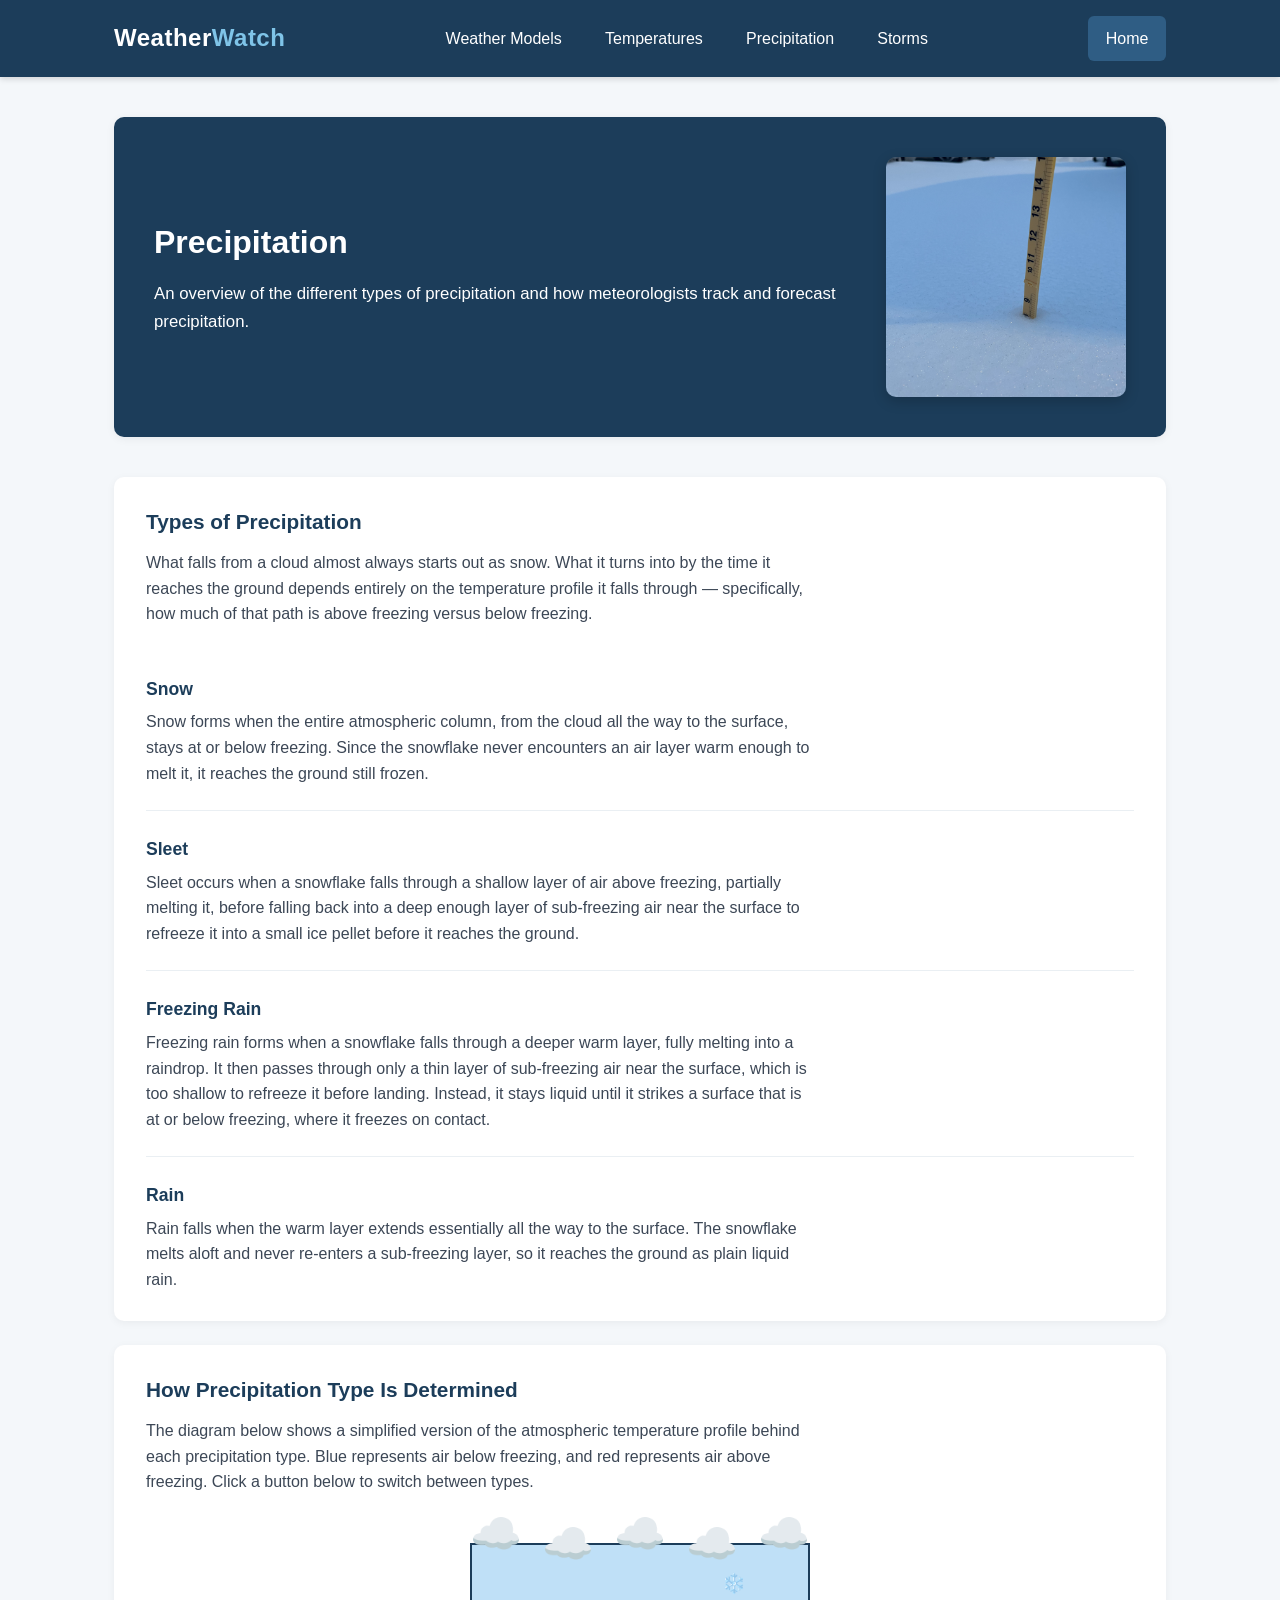
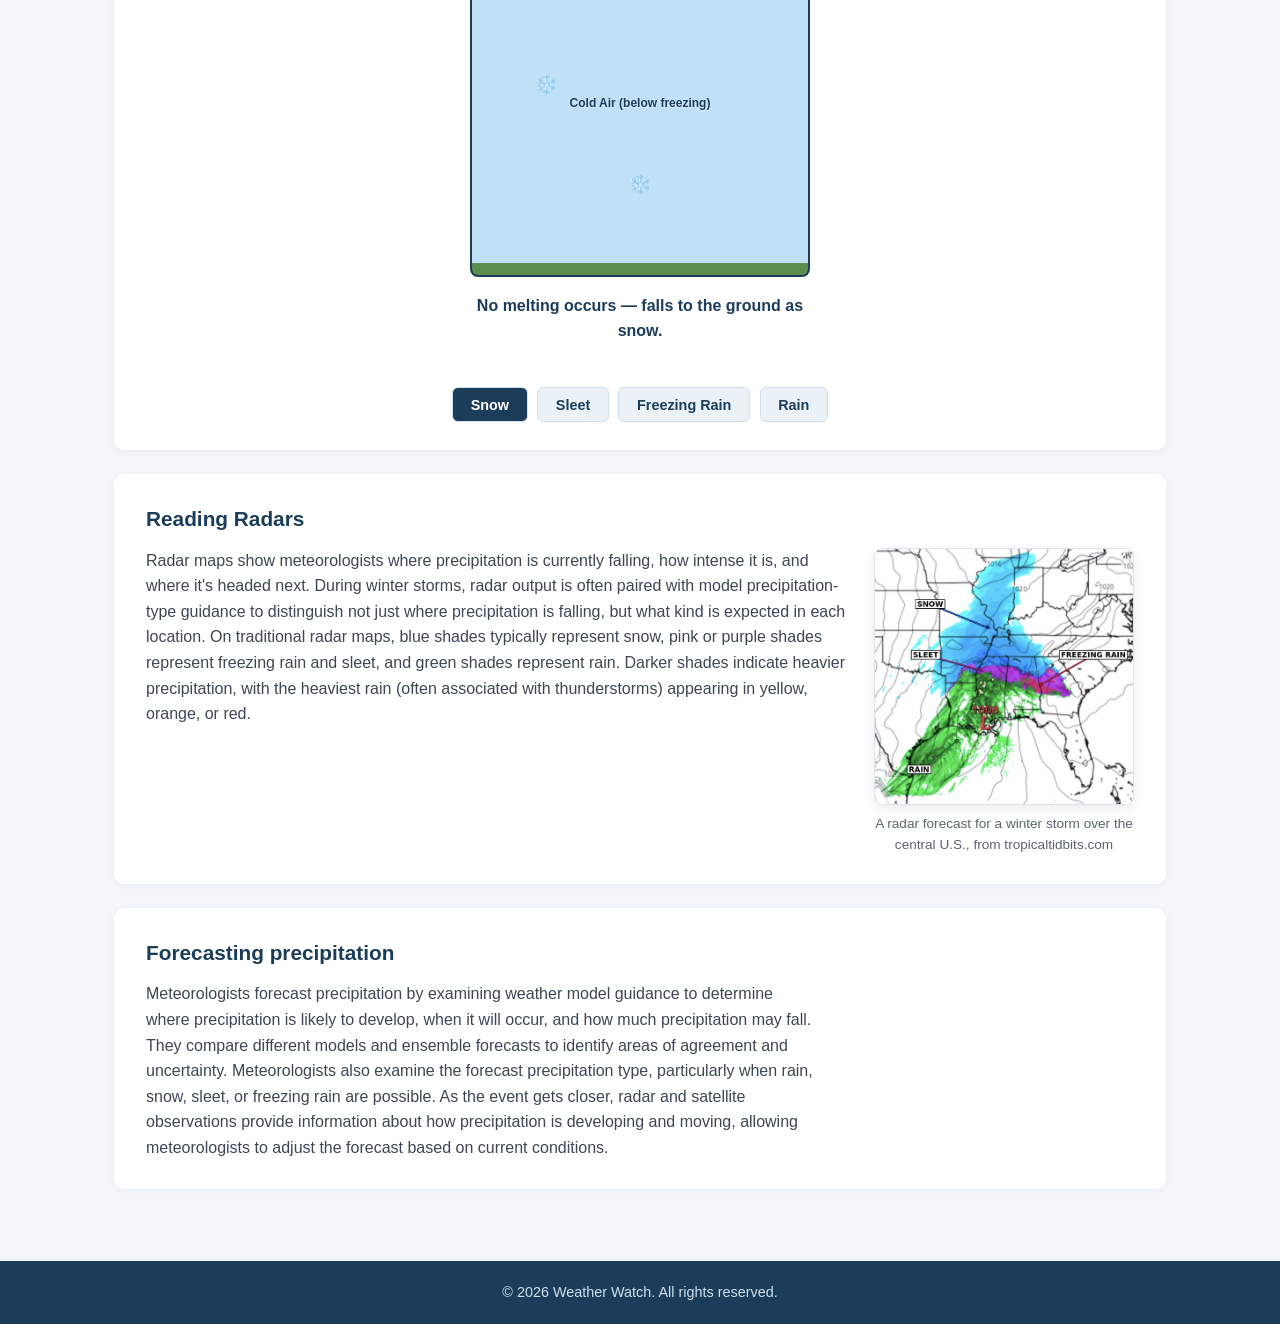
==== precip/precip.html @ bea48509 "finished precip" ====
<!DOCTYPE html>
<html lang="en">
<head>
  <meta charset="UTF-8">
  <meta name="viewport" content="width=device-width, initial-scale=1.0">
  <title>Weather Watch | Precipitation</title>
  <link rel="stylesheet" href="../homePageStyle.css">
  <link rel="stylesheet" href="precip.css">
</head>
<body>

  <!-- Header with navigation tabs -->
  <header class="site-header">
    <div class="header-inner">
      <div class="logo">Weather<span>Watch</span></div>
      <nav class="nav-tabs">
        <ul>
          <li><a href="../weather_models/weather-models.html">Weather Models</a></li>
          <li><a href="../temperatures/temps.html">Temperatures</a></li>
          <li><a href="precip.html">Precipitation</a></li>
          <li><a href="../storms/storms.html">Storms</a></li>
        </ul>
      </nav>
      <a class="home-link" href="../index.html">Home</a>
    </div>
  </header>

  <!-- Main content -->
  <main>
    <section class="page-hero">
      <div class="page-hero-content">
        <div class="page-hero-text">
          <h1>Precipitation</h1>
          <p>
            An overview of the different types of precipitation and how meteorologists 
            track and forecast precipitation. 
          </p>
        </div>
        <img src="snow.jpeg" alt="Snowfall" class="page-hero-image enlargeable-image">
      </div>
    </section>

    <section class="content-block">
      <h2>Types of Precipitation</h2>
      <p>
        What falls from a cloud almost always starts out as snow. What it
        turns into by the time it reaches the ground depends entirely on
        the temperature profile it falls through — specifically, how much
        of that path is above freezing versus below freezing.
      </p>

      <div class="precip-type-info">
        <h3>Snow</h3>
        <p>
          Snow forms when the entire atmospheric column, from the cloud all
          the way to the surface, stays at or below freezing. Since the
          snowflake never encounters an air layer warm enough to melt it, it
          reaches the ground still frozen.
        </p>
      </div>

      <div class="precip-type-info">
        <h3>Sleet</h3>
        <p>
          Sleet occurs when a snowflake falls through a shallow layer of
          air above freezing, partially melting it, before falling back
          into a deep enough layer of sub-freezing air near the surface
          to refreeze it into a small ice pellet before it reaches the
          ground.
        </p>
      </div>

      <div class="precip-type-info">
        <h3>Freezing Rain</h3>
        <p>
          Freezing rain forms when a snowflake falls through a deeper
          warm layer, fully melting into a raindrop. It then passes
          through only a thin layer of sub-freezing air near the surface, which is
          too shallow to refreeze it before landing. Instead, it stays
          liquid until it strikes a surface that is at or below freezing,
          where it freezes on contact.
        </p>
      </div>

      <div class="precip-type-info">
        <h3>Rain</h3>
        <p>
          Rain falls when the warm layer extends essentially all the way
          to the surface. The snowflake melts aloft and never re-enters a
          sub-freezing layer, so it reaches the ground as plain liquid
          rain.
        </p>
      </div>
    </section>

    <section class="content-block">
      <h2>How Precipitation Type Is Determined</h2>
      <p>
        The diagram below shows a simplified version of the atmospheric
        temperature profile behind each precipitation type. Blue represents
        air below freezing, and red represents air above freezing. Click a
        button below to switch between types.
      </p>

      <div class="precip-diagram-wrapper">

        <div class="precip-cloud-row">
          <span>☁️</span><span>☁️</span><span>☁️</span><span>☁️</span><span>☁️</span>
        </div>

        <div class="precip-diagram" id="precip-diagram">

          <!-- Snow -->
          <div class="precip-panel active" data-panel="snow">
            <div class="precip-column">
              <div class="precip-layer cold" style="flex-grow: 100;">
                <span class="precip-layer-label">Cold Air (below freezing)</span>
              </div>
              <div class="precip-particles"></div>
            </div>
            <div class="precip-ground"></div>
            <p class="precip-result">No melting occurs — falls to the ground as snow.</p>
          </div>

          <!-- Sleet -->
          <div class="precip-panel" data-panel="sleet">
            <div class="precip-column">
              <div class="precip-layer cold" style="flex-grow: 30;">
                <span class="precip-layer-label">Cold Air</span>
              </div>
              <div class="precip-layer warm" style="flex-grow: 15;">
                <span class="precip-layer-label">Warm Air (above freezing)</span>
              </div>
              <div class="precip-layer cold" style="flex-grow: 55;">
                <span class="precip-layer-label">Cold Air</span>
              </div>
              <div class="precip-particles"></div>
            </div>
            <div class="precip-ground"></div>
            <p class="precip-result">Partially melts, then refreezes into ice pellets before reaching the ground.</p>
          </div>

          <!-- Freezing Rain -->
          <div class="precip-panel" data-panel="freezing-rain">
            <div class="precip-column">
              <div class="precip-layer cold" style="flex-grow: 20;">
                <span class="precip-layer-label">Cold Air</span>
              </div>
              <div class="precip-layer warm" style="flex-grow: 65;">
                <span class="precip-layer-label">Warm Air (above freezing)</span>
              </div>
              <div class="precip-layer cold" style="flex-grow: 15;">
                <span class="precip-layer-label">Cold Air</span>
              </div>
              <div class="precip-particles"></div>
            </div>
            <div class="precip-ground">
              <div class="precip-ice-marks"></div>
            </div>
            <p class="precip-result">Fully melts into rain, then freezes instantly on contact with the below-freezing surface.</p>
          </div>

          <!-- Rain -->
          <div class="precip-panel" data-panel="rain">
            <div class="precip-column">
              <div class="precip-layer cold" style="flex-grow: 15;">
                <span class="precip-layer-label">Cold Air</span>
              </div>
              <div class="precip-layer warm" style="flex-grow: 85;">
                <span class="precip-layer-label">Warm Air (above freezing)</span>
              </div>
              <div class="precip-particles"></div>
            </div>
            <div class="precip-ground"></div>
            <p class="precip-result">Melts aloft and never refreezes — reaches the ground as plain rain.</p>
          </div>

        </div>

        <div class="precip-buttons">
          <button type="button" class="precip-btn active" data-panel="snow">Snow</button>
          <button type="button" class="precip-btn" data-panel="sleet">Sleet</button>
          <button type="button" class="precip-btn" data-panel="freezing-rain">Freezing Rain</button>
          <button type="button" class="precip-btn" data-panel="rain">Rain</button>
        </div>

      </div>
    </section>

    <section class="content-block">
      <h2>Reading Radars</h2>
      <div class="content-with-image">
        <p>
          Radar maps show meteorologists where precipitation is currently
          falling, how intense it is, and where it's headed next. During
          winter storms, radar output is often paired with model
          precipitation-type guidance to distinguish not just where
          precipitation is falling, but what kind is expected in each
          location. On traditional radar maps, blue shades typically
          represent snow, pink or purple shades represent freezing rain and
          sleet, and green shades represent rain. Darker shades indicate
          heavier precipitation, with the heaviest rain (often associated
          with thunderstorms) appearing in yellow, orange, or red.
        </p>
        <figure class="content-figure">
          <img src="precip-radar-annotated.jpg" alt="Radar forecast for a winter storm over the central United States" class="enlargeable-image">
          <figcaption>A radar forecast for a winter storm over the central U.S., from tropicaltidbits.com</figcaption>
        </figure>
      </div>
    </section>

    <section class="content-block">
      <h2>Forecasting precipitation</h2>
      <p>
          Meteorologists forecast precipitation by examining weather model guidance to 
          determine where precipitation is likely to develop, when it will occur, and 
          how much precipitation may fall. They compare different models and ensemble 
          forecasts to identify areas of agreement and uncertainty. Meteorologists also
           examine the forecast precipitation type, particularly when rain, snow, sleet, 
           or freezing rain are possible. As the event gets closer, radar and satellite 
           observations provide information about how precipitation is developing and moving,
            allowing meteorologists to adjust the forecast based on current conditions.
      </p>
    </section>
  </main>

  <!-- Image lightbox overlay -->
  <div id="image-lightbox" class="image-lightbox">
    <img id="image-lightbox-img" src="" alt="">
  </div>

  <!-- Footer -->
  <footer class="site-footer">
    <p>&copy; 2026 Weather Watch. All rights reserved.</p>
  </footer>

  <script src="../imageLightbox.js"></script>
  <script src="precipDiagram.js"></script>

</body>
</html>
---- homePageStyle.css ----
/* ---------- Reset & Base ---------- */
* {
  margin: 0;
  padding: 0;
  box-sizing: border-box;
}
 
body {
  font-family: 'Segoe UI', Tahoma, Geneva, Verdana, sans-serif;
  color: #1f2733;
  background-color: #f4f7fa;
  line-height: 1.6;
}
 
a {
  text-decoration: none;
  color: inherit;
}
 
/* ---------- Header ---------- */
.site-header {
  background-color: #1c3d5a;
  color: #ffffff;
  position: sticky;
  top: 0;
  z-index: 100;
  box-shadow: 0 2px 6px rgba(0, 0, 0, 0.15);
}
 
.header-inner {
  max-width: 1100px;
  margin: 0 auto;
  padding: 1rem 1.5rem;
  display: flex;
  flex-direction: column;
  gap: 0.75rem;
}
 
.logo {
  font-size: 1.5rem;
  font-weight: 700;
  letter-spacing: 0.5px;
}
 
.logo span {
  color: #7fc4e8;
}
 
.nav-tabs ul {
  list-style: none;
  display: flex;
  flex-wrap: wrap;
  gap: 0.5rem;
}
 
.nav-tabs a {
  display: block;
  padding: 0.6rem 1.1rem;
  border-radius: 6px;
  font-weight: 500;
  transition: background-color 0.2s ease, color 0.2s ease;
}
 
.nav-tabs a:hover,
.nav-tabs a:focus {
  background-color: #2f5d84;
  color: #ffffff;
}
 
/* ---------- Main / Hero ---------- */
main {
  max-width: 1100px;
  margin: 0 auto;
  padding: 2.5rem 1.5rem 3rem;
}
 
.hero {
  position: relative;
  background-image: linear-gradient(rgba(15, 30, 46, 0.65), rgba(15, 30, 46, 0.65)), url("clouds.jpeg");
  background-size: cover;
  background-position: center;
  background-repeat: no-repeat;
  border-radius: 10px;
  padding: 3.5rem 2.5rem;
  box-shadow: 0 2px 10px rgba(0, 0, 0, 0.06);
  margin-bottom: 2.5rem;
}
 
.hero h1 {
  font-size: 2rem;
  color: #ffffff;
  margin-bottom: 1rem;
}
 
.hero p {
  margin-bottom: 1rem;
  color: #e6edf3;
  max-width: 75ch;
}
 
.hero p:last-child {
  margin-bottom: 0;
}
 
/* ---------- Intro Cards ---------- */
.intro-grid {
  display: grid;
  grid-template-columns: repeat(auto-fit, minmax(200px, 1fr));
  gap: 1.25rem;
}
 
.intro-card {
  background-color: #ffffff;
  border-radius: 10px;
  padding: 1.5rem;
  box-shadow: 0 2px 8px rgba(0, 0, 0, 0.05);
  border-top: 4px solid #7fc4e8;
  transition: transform 0.2s ease, box-shadow 0.2s ease;
}
 
.intro-card:hover {
  transform: translateY(-4px);
  box-shadow: 0 6px 16px rgba(0, 0, 0, 0.1);
}
 
.intro-card h2 {
  font-size: 1.15rem;
  color: #1c3d5a;
  margin-bottom: 0.5rem;
}
 
.intro-card p {
  font-size: 0.95rem;
  color: #5a6472;
}
 
/* ---------- Footer ---------- */
.site-footer {
  background-color: #1c3d5a;
  color: #cfe0ec;
  text-align: center;
  padding: 1.25rem 1rem;
  font-size: 0.9rem;
}

/* ---------- NWS Station Lookup ---------- */

.nws-lookup-section {
  background-color: #ffffff;
  border-radius: 10px;
  padding: 1.75rem 2rem;
  box-shadow: 0 2px 8px rgba(0, 0, 0, 0.05);
  margin-top: 2.5rem;
}

.nws-lookup-section h2 {
  font-size: 1.3rem;
  color: #1c3d5a;
  margin-bottom: 0.5rem;
}

.nws-lookup-section > p {
  color: #3c4756;
  max-width: 75ch;
}

.nws-lookup-form {
  display: flex;
  flex-wrap: wrap;
  gap: 0.75rem;
  margin-top: 1.25rem;
}

.nws-lookup-form input,
.nws-lookup-form select {
  padding: 0.6rem 0.9rem;
  border: 1px solid #cfd8e0;
  border-radius: 6px;
  font-size: 0.95rem;
  font-family: inherit;
  background-color: #ffffff;
}

.nws-lookup-form input#nws-city {
  flex: 1 1 220px;
}

.nws-lookup-form select#nws-state {
  flex: 0 0 110px;
  cursor: pointer;
  appearance: none;
  -webkit-appearance: none;
  -moz-appearance: none;
  background-image: url("data:image/svg+xml;charset=UTF-8,%3Csvg xmlns='http://www.w3.org/2000/svg' viewBox='0 0 20 20'%3E%3Cpath fill='%231c3d5a' d='M5.5 7.5l4.5 4.5 4.5-4.5z'/%3E%3C/svg%3E");
  background-repeat: no-repeat;
  background-position: right 0.7rem center;
  background-size: 1rem;
  padding-right: 2.1rem;
}

.nws-lookup-form select#nws-state:focus {
  outline: none;
  border-color: #1c3d5a;
  box-shadow: 0 0 0 3px rgba(28, 61, 90, 0.12);
}

.nws-lookup-form input:focus {
  outline: none;
  border-color: #1c3d5a;
  box-shadow: 0 0 0 3px rgba(28, 61, 90, 0.12);
}

.nws-lookup-form button {
  flex: 0 0 auto;
  padding: 0.6rem 1.3rem;
  background-color: #1c3d5a;
  color: #ffffff;
  border: none;
  border-radius: 6px;
  font-weight: 600;
  font-size: 0.95rem;
  cursor: pointer;
  transition: background-color 0.2s ease;
}

.nws-lookup-form button:hover,
.nws-lookup-form button:focus {
  background-color: #2f5d84;
}

.nws-lookup-result {
  margin-top: 1rem;
  font-size: 0.95rem;
}

.nws-lookup-result.loading {
  color: #5a6472;
}

.nws-lookup-result.success {
  color: #1c3d5a;
  font-size: 1.05rem;
}

.nws-office-link {
  display: inline-block;
  margin-top: 0.6rem;
  margin-left: 0.25rem;
  padding: 0.45rem 0.9rem;
  background-color: #1c3d5a;
  color: #ffffff;
  border-radius: 6px;
  font-weight: 600;
  font-size: 0.85rem;
  transition: background-color 0.2s ease;
}

.nws-office-link:hover,
.nws-office-link:focus {
  background-color: #2f5d84;
}

.nws-lookup-result.error {
  color: #b3372c;
}

/* ---------- Image Lightbox ---------- */

.enlargeable-image {
  cursor: zoom-in;
}

.image-lightbox {
  display: none;
  position: fixed;
  top: 0;
  left: 0;
  width: 100%;
  height: 100%;
  background-color: rgba(15, 30, 46, 0.85);
  z-index: 1000;
  align-items: center;
  justify-content: center;
  padding: 2rem;
  cursor: zoom-out;
}

.image-lightbox.open {
  display: flex;
}

.image-lightbox img {
  max-width: 100%;
  max-height: 100%;
  border-radius: 8px;
  box-shadow: 0 10px 40px rgba(0, 0, 0, 0.4);
}

/* ---------- Toggle Cards (click-to-reveal) ---------- */

.toggle-card-group {
  display: flex;
  flex-wrap: wrap;
  gap: 1rem;
  margin-top: 1.25rem;
}

.toggle-card {
  position: relative;
}

.toggle-card-label {
  display: inline-block;
  padding: 0.6rem 1.1rem;
  background-color: #eaf2f8;
  color: #1c3d5a;
  border: 1px solid #cfe0ec;
  border-radius: 6px;
  font-weight: 600;
  font-size: 0.95rem;
  font-family: inherit;
  cursor: pointer;
  transition: background-color 0.2s ease, color 0.2s ease;
}

.toggle-card-label:hover {
  background-color: #d7e6f1;
}

.toggle-card.open .toggle-card-label {
  background-color: #1c3d5a;
  color: #ffffff;
}

.toggle-card-panel {
  position: absolute;
  top: 100%;
  left: 0;
  z-index: 10;
  width: 320px;
  max-width: 80vw;
  margin-top: 0.5rem;
  padding: 1.1rem 1.25rem;
  background-color: #ffffff;
  border: 1px solid #dde5ec;
  border-radius: 8px;
  box-shadow: 0 8px 20px rgba(0, 0, 0, 0.12);

  opacity: 0;
  visibility: hidden;
  transform: translateY(-6px);
  transition: opacity 0.2s ease, transform 0.2s ease, visibility 0.2s;
}

.toggle-card-panel p {
  color: #3c4756;
  font-size: 0.9rem;
  margin-bottom: 0.75rem;
}

.toggle-card-panel p:last-child {
  margin-bottom: 0;
}

.toggle-card-panel .external-link-button {
  display: block;
  text-align: center;
  font-size: 0.85rem;
  padding: 0.5rem 0.9rem;
}

.toggle-card.open .toggle-card-panel {
  opacity: 1;
  visibility: visible;
  transform: translateY(0);
}
 
/* ---------- Responsive ---------- */
@media (min-width: 700px) {
  .header-inner {
    flex-direction: row;
    align-items: center;
    justify-content: space-between;
  }
}
---- precip/precip.css ----
/* ---------- Precipitation Page ---------- */

.home-link {
  padding: 0.6rem 1.1rem;
  border-radius: 6px;
  font-weight: 500;
  background-color: #2f5d84;
}

.page-hero {
  background-color: #1c3d5a;
  color: #ffffff;
  border-radius: 10px;
  padding: 2.5rem;
  margin-bottom: 2.5rem;
  box-shadow: 0 2px 10px rgba(0, 0, 0, 0.06);
}

.page-hero-content {
  display: flex;
  align-items: center;
  gap: 2rem;
}

.page-hero-image {
  flex: 0 0 240px;
  width: 240px;
  height: 240px;
  object-fit: cover;
  border-radius: 10px;
  box-shadow: 0 4px 14px rgba(0, 0, 0, 0.2);
}

.page-hero-text {
  flex: 1;
  min-width: 0;
}

@media (max-width: 650px) {
  .page-hero-content {
    flex-direction: column;
    align-items: flex-start;
  }

  .page-hero-image {
    width: 100%;
    height: 200px;
  }
}

.page-hero h1 {
  font-size: 2rem;
  margin-bottom: 0.75rem;
}

.page-hero p {
  color: #ffffff;
  font-size: 1.05rem;
  line-height: 1.7;
  max-width: 75ch;
}

.content-block {
  background-color: #ffffff;
  border-radius: 10px;
  padding: 1.75rem 2rem;
  box-shadow: 0 2px 8px rgba(0, 0, 0, 0.05);
  margin-bottom: 1.5rem;
}

.content-block h2 {
  font-size: 1.3rem;
  color: #1c3d5a;
  margin-bottom: 0.75rem;
}

.content-block > p {
  color: #3c4756;
  max-width: 75ch;
}

/* ---------- Precip Type Subsections ---------- */

.precip-type-info {
  margin-top: 1.5rem;
  padding-top: 1.5rem;
  border-top: 1px solid #eaeff3;
}

.precip-type-info:first-of-type {
  border-top: none;
}

.precip-type-info h3 {
  font-size: 1.1rem;
  color: #1c3d5a;
  margin-bottom: 0.4rem;
}

.precip-type-info p {
  color: #3c4756;
  max-width: 75ch;
}

/* ---------- Content Block With Side Image ---------- */

.content-with-image {
  display: flex;
  align-items: flex-start;
  gap: 1.75rem;
  flex-wrap: wrap;
}

.content-with-image p {
  flex: 1;
  min-width: 250px;
  color: #3c4756;
}

.content-figure {
  flex: 0 0 260px;
  margin: 0;
}

.content-figure img {
  width: 100%;
  height: auto;
  border-radius: 8px;
  border: 1px solid #dde5ec;
  box-shadow: 0 4px 12px rgba(0, 0, 0, 0.08);
  display: block;
}

.content-figure figcaption {
  margin-top: 0.5rem;
  font-size: 0.85rem;
  color: #5a6472;
  text-align: center;
}

@media (max-width: 650px) {
  .content-figure {
    flex: 1 1 100%;
    max-width: 320px;
  }
}

/* ---------- Interactive Precip Diagram ---------- */

.precip-diagram-wrapper {
  margin-top: 1.5rem;
  display: flex;
  flex-direction: column;
  align-items: center;
}

.precip-cloud-row {
  display: flex;
  justify-content: space-between;
  align-items: flex-end;
  width: 100%;
  max-width: 340px;
  font-size: 2.6rem;
  line-height: 1;
  margin-bottom: -1.1rem;
  z-index: 2;
  pointer-events: none;
}

.precip-cloud-row span:nth-child(odd) {
  transform: translateY(-6px);
}

.precip-cloud-row span:nth-child(even) {
  transform: translateY(4px);
}

.precip-diagram {
  position: relative;
  min-height: 420px;
  width: 100%;
  display: flex;
  justify-content: center;
}

.precip-panel {
  display: none;
  flex-direction: column;
  align-items: center;
}

.precip-panel.active {
  display: flex;
}

.precip-column {
  position: relative;
  width: 100%;
  max-width: 340px;
  height: 320px;
  display: flex;
  flex-direction: column;
  border: 2px solid #1c3d5a;
  border-bottom: none;
  border-radius: 0;
  overflow: hidden;
}

.precip-layer {
  display: flex;
  align-items: center;
  justify-content: center;
  text-align: center;
  padding: 0.25rem 0.5rem;
}

.precip-layer.cold {
  background-color: #bfe0f7;
}

.precip-layer.warm {
  background-color: #f3b7ab;
}

.precip-layer-label {
  font-size: 0.75rem;
  font-weight: 700;
  color: #1c3d5a;
  text-shadow: 0 1px 2px rgba(255, 255, 255, 0.5);
}

.precip-ground {
  position: relative;
  width: 100%;
  max-width: 340px;
  height: 14px;
  background-color: #5a8f4f;
  border: 2px solid #1c3d5a;
  border-top: none;
  border-radius: 0 0 8px 8px;
  overflow: hidden;
}

.precip-ice-marks {
  position: absolute;
  inset: 0;
}

.precip-ice-mark {
  position: absolute;
  bottom: 0;
  width: 12px;
  height: 8px;
  transform: translateX(-50%);
  background-color: rgba(220, 240, 255, 0.85);
  border-radius: 2px;
  box-shadow: 0 0 3px rgba(255, 255, 255, 0.9);
  animation: precip-ice-fade-in 0.3s ease-out;
}

@keyframes precip-ice-fade-in {
  0%   { opacity: 0; transform: translateX(-50%) scaleY(0.3); }
  100% { opacity: 1; transform: translateX(-50%) scaleY(1); }
}

.precip-result {
  margin-top: 1rem;
  text-align: center;
  font-weight: 600;
  color: #1c3d5a;
  max-width: 340px;
}

/* Falling emoji particles */

.precip-particles {
  position: absolute;
  inset: 0;
  pointer-events: none;
  z-index: 5;
}

.precip-particle-emoji {
  position: absolute;
  top: 0%;
  transform: translate(-50%, -50%);
  font-size: 1.2rem;
  line-height: 1;
}

.precip-particle-image {
  display: block;
  width: 18px;
  height: 18px;
  object-fit: contain;
}

/* ---------- Precip Toggle Buttons ---------- */

.precip-buttons {
  display: flex;
  flex-wrap: wrap;
  justify-content: center;
  gap: 0.6rem;
  margin-top: 1.5rem;
}

.precip-btn {
  padding: 0.55rem 1.1rem;
  background-color: #eaf2f8;
  color: #1c3d5a;
  border: 1px solid #cfe0ec;
  border-radius: 6px;
  font-weight: 600;
  font-size: 0.9rem;
  font-family: inherit;
  cursor: pointer;
  transition: background-color 0.2s ease, color 0.2s ease;
}

.precip-btn:hover {
  background-color: #d7e6f1;
}

.precip-btn.active {
  background-color: #1c3d5a;
  color: #ffffff;
}
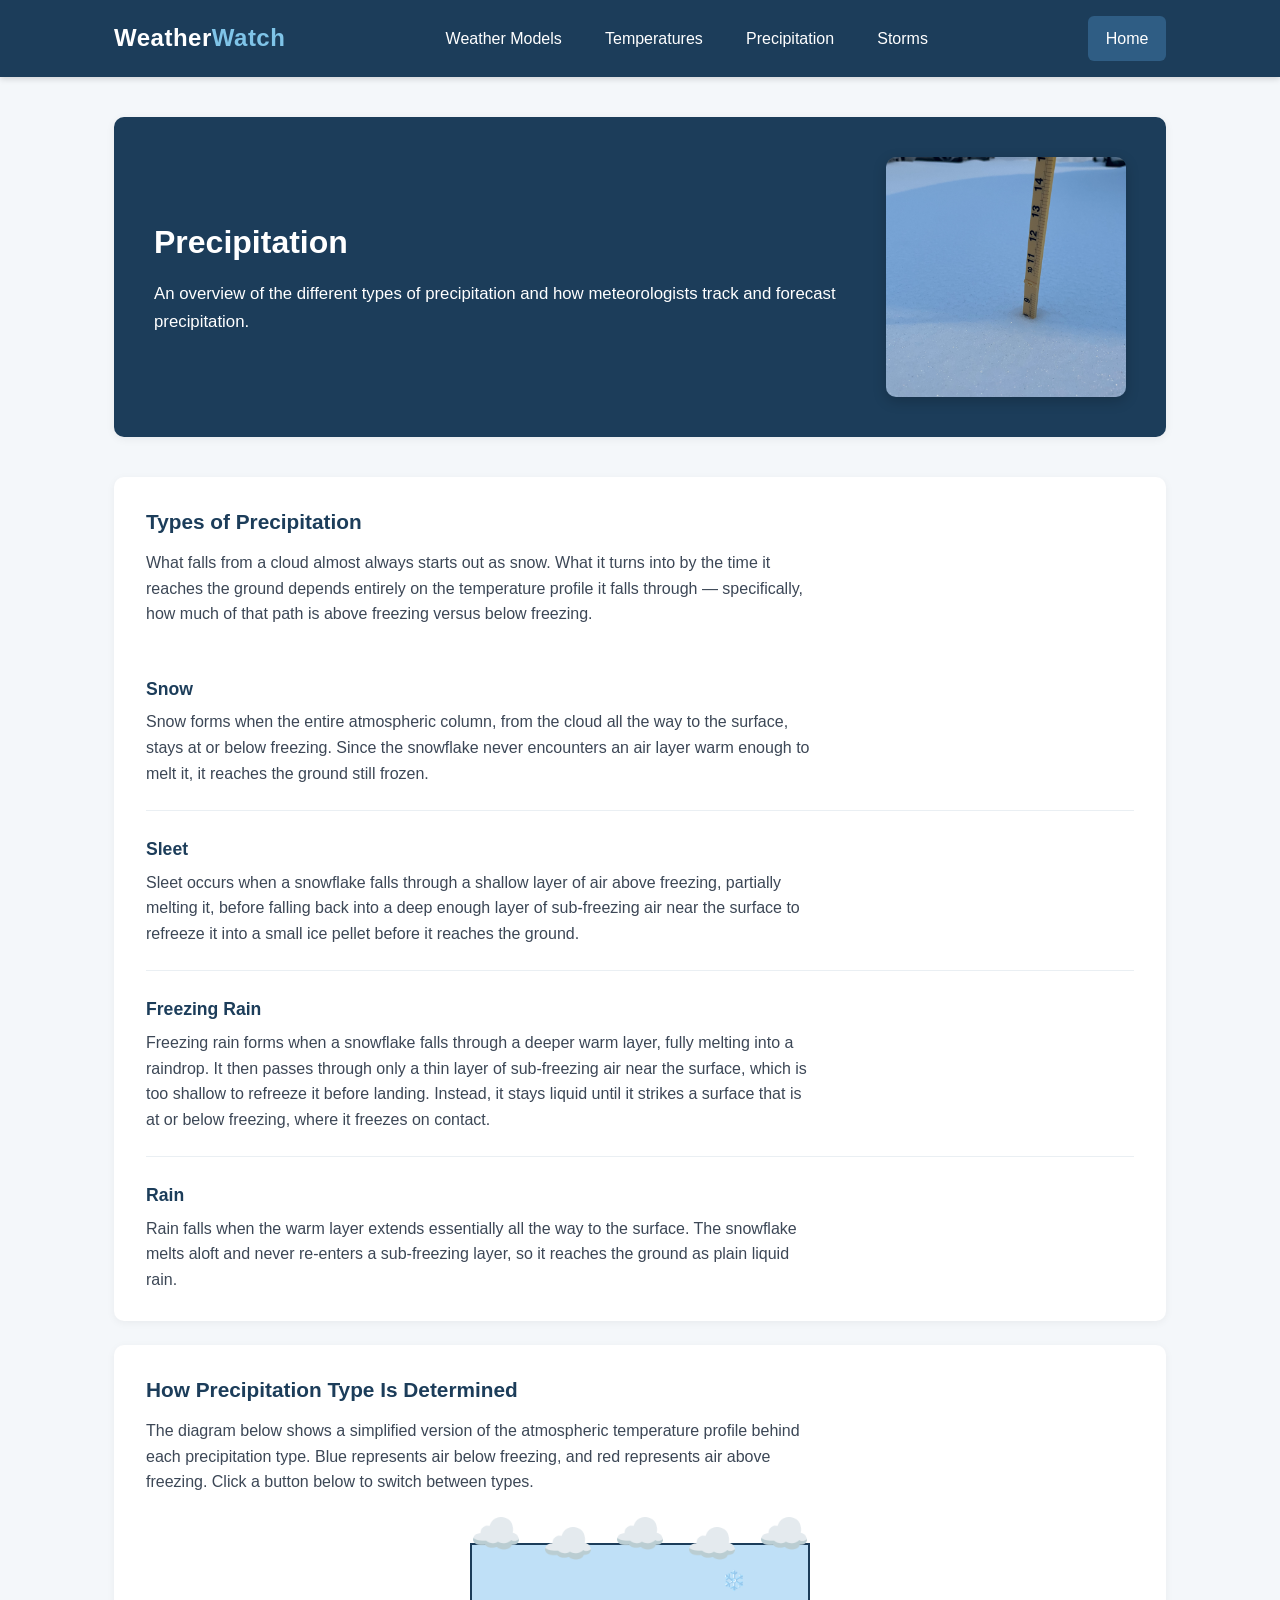
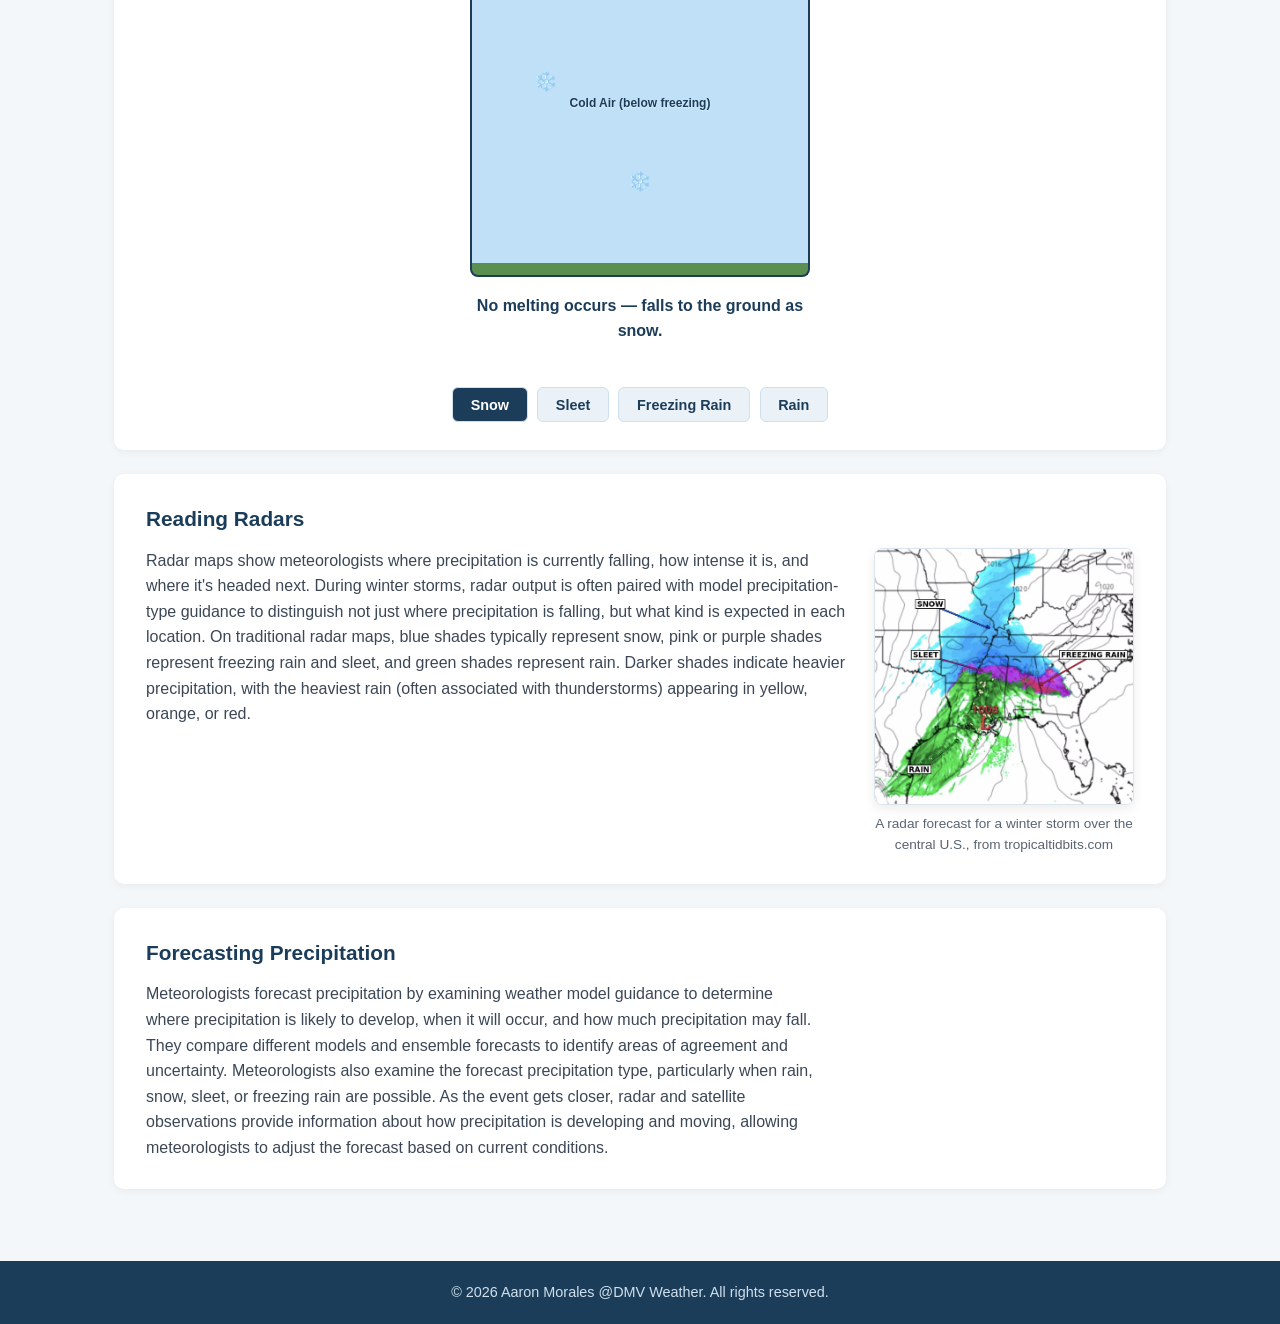
==== commit 7d4ec568: "contacts added" ====
--- a/precip/precip.html
+++ b/precip/precip.html
@@ -210,7 +210,7 @@
     </section>
 
     <section class="content-block">
-      <h2>Forecasting precipitation</h2>
+      <h2>Forecasting Precipitation</h2>
       <p>
           Meteorologists forecast precipitation by examining weather model guidance to 
           determine where precipitation is likely to develop, when it will occur, and 
@@ -231,7 +231,7 @@
 
   <!-- Footer -->
   <footer class="site-footer">
-    <p>&copy; 2026 Weather Watch. All rights reserved.</p>
+    <p>&copy; 2026 Aaron Morales @DMV Weather. All rights reserved.</p>
   </footer>
 
   <script src="../imageLightbox.js"></script>
--- a/homePageStyle.css
+++ b/homePageStyle.css
@@ -262,6 +262,86 @@
 
 .nws-lookup-result.error {
   color: #b3372c;
+}
+
+/* ---------- Contact Section ---------- */
+
+.contact-section {
+  background-color: #ffffff;
+  border-radius: 10px;
+  padding: 1.75rem 2rem;
+  box-shadow: 0 2px 8px rgba(0, 0, 0, 0.05);
+  margin-top: 2.5rem;
+}
+
+.contact-section h2 {
+  font-size: 1.3rem;
+  color: #1c3d5a;
+  margin-bottom: 0.5rem;
+}
+
+.contact-section > p {
+  color: #3c4756;
+  max-width: 75ch;
+  margin-bottom: 1.25rem;
+}
+
+.contact-list {
+  list-style: none;
+  display: flex;
+  flex-direction: column;
+  gap: 0.85rem;
+}
+
+.contact-list li {
+  display: flex;
+  align-items: center;
+  gap: 0.6rem;
+  font-size: 1rem;
+}
+
+.contact-icon {
+  font-size: 1.3rem;
+  line-height: 1;
+}
+
+.contact-icon-image {
+  width: 22px;
+  height: 22px;
+  object-fit: contain;
+}
+
+.contact-label {
+  font-weight: 600;
+  color: #1c3d5a;
+}
+
+.contact-value {
+  color: #1c3d5a;
+  font-weight: 500;
+  transition: color 0.2s ease;
+}
+
+.contact-value:hover,
+.contact-value:focus {
+  color: #2f5d84;
+  text-decoration: underline;
+}
+
+.contact-discord-link {
+  display: inline-block;
+  padding: 0.4rem 0.9rem;
+  background-color: #1c3d5a;
+  color: #ffffff;
+  border-radius: 6px;
+  font-weight: 600;
+  font-size: 0.9rem;
+  transition: background-color 0.2s ease;
+}
+
+.contact-discord-link:hover,
+.contact-discord-link:focus {
+  background-color: #2f5d84;
 }
 
 /* ---------- Image Lightbox ---------- */
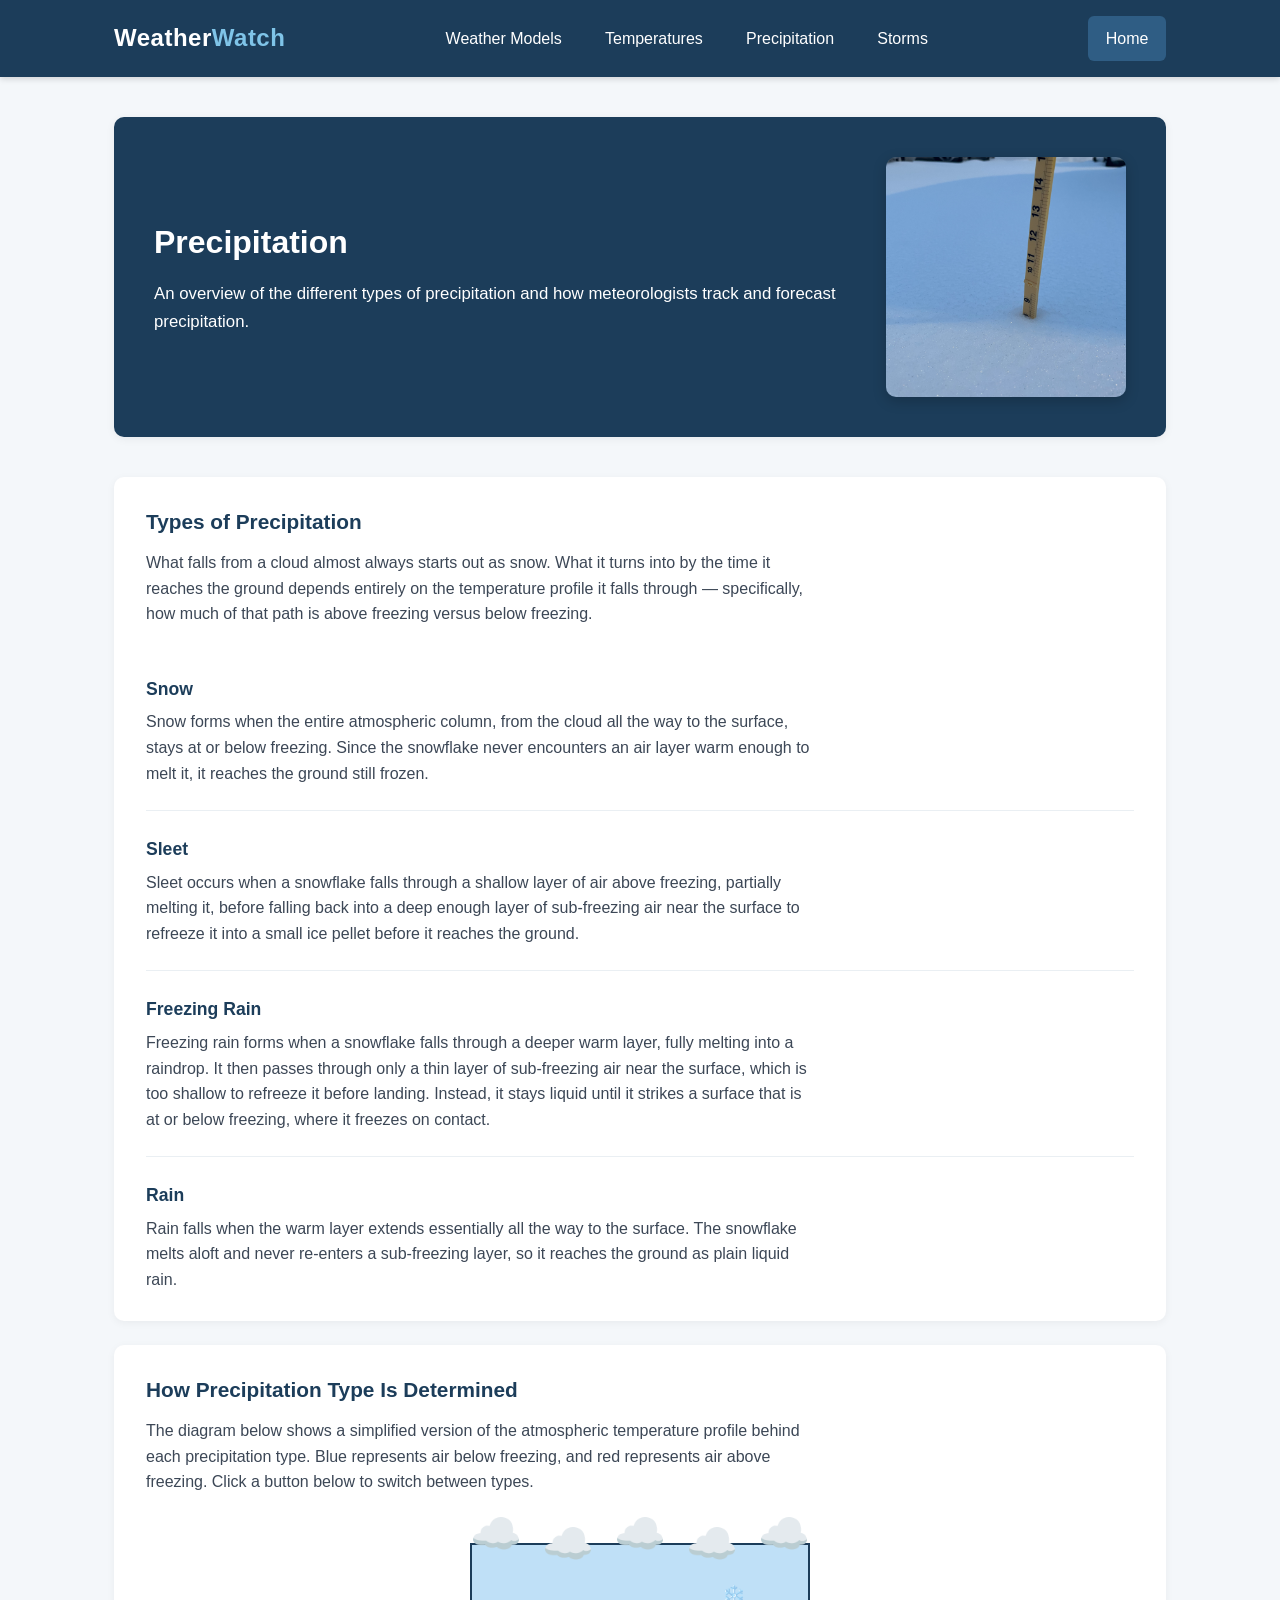
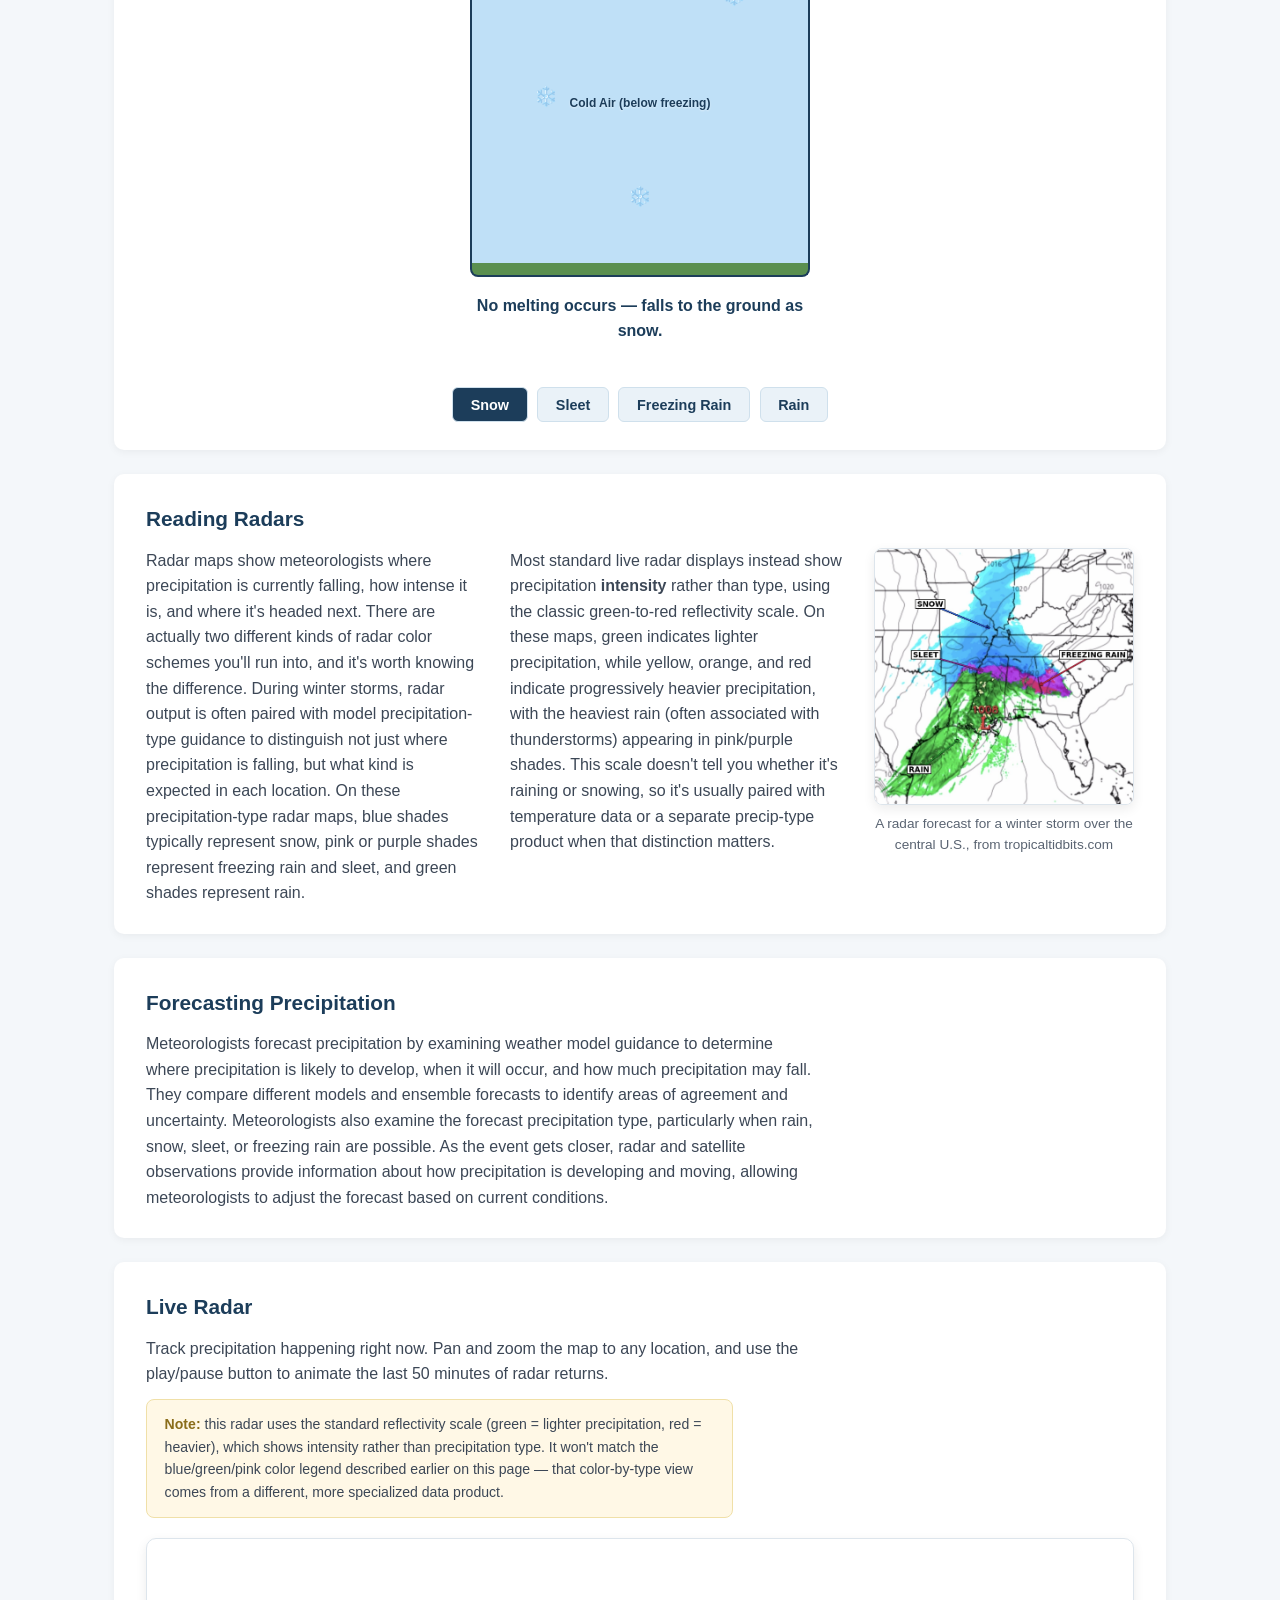
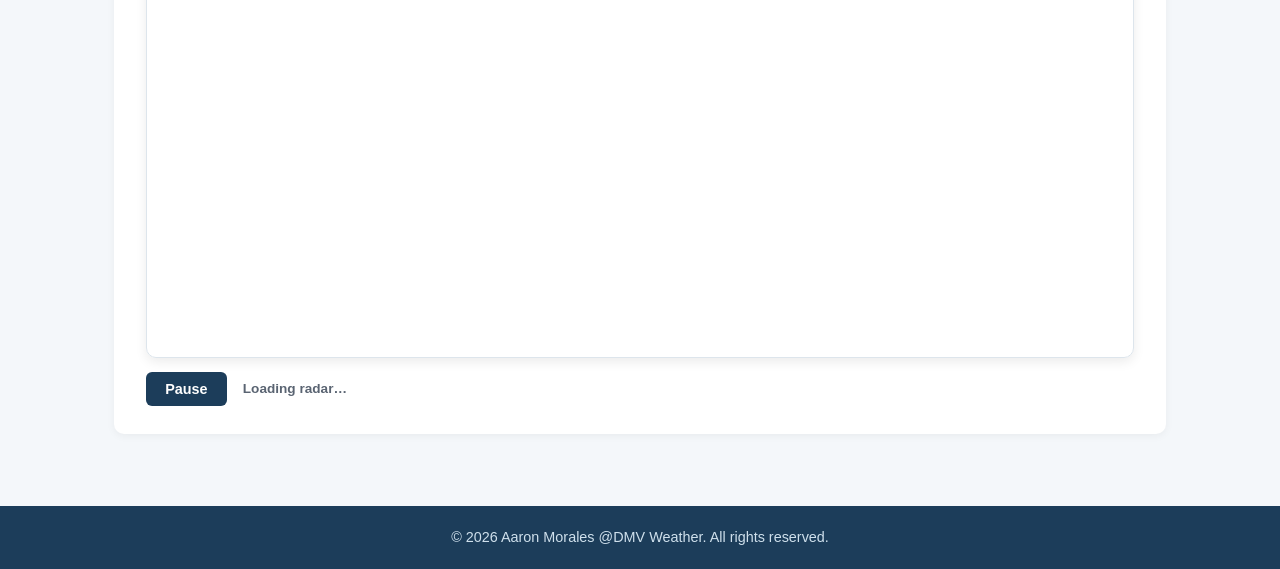
==== commit f5c1bc63: "added spc cards" ====
--- a/precip/precip.html
+++ b/precip/precip.html
@@ -6,6 +6,7 @@
   <title>Weather Watch | Precipitation</title>
   <link rel="stylesheet" href="../homePageStyle.css">
   <link rel="stylesheet" href="precip.css">
+  <link rel="stylesheet" href="https://unpkg.com/leaflet@1.9.4/dist/leaflet.css" integrity="sha256-p4NxAoJBhIIN+hmNHrzRCf9tD/miZyoHS5obTRR9BMY=" crossorigin="" />
 </head>
 <body>
 
@@ -192,15 +193,26 @@
       <div class="content-with-image">
         <p>
           Radar maps show meteorologists where precipitation is currently
-          falling, how intense it is, and where it's headed next. During
-          winter storms, radar output is often paired with model
+          falling, how intense it is, and where it's headed next. There are
+          actually two different kinds of radar color schemes you'll run
+          into, and it's worth knowing the difference. During winter
+          storms, radar output is often paired with model
           precipitation-type guidance to distinguish not just where
           precipitation is falling, but what kind is expected in each
-          location. On traditional radar maps, blue shades typically
-          represent snow, pink or purple shades represent freezing rain and
-          sleet, and green shades represent rain. Darker shades indicate
-          heavier precipitation, with the heaviest rain (often associated
-          with thunderstorms) appearing in yellow, orange, or red.
+          location. On these precipitation-type radar maps, blue shades
+          typically represent snow, pink or purple shades represent
+          freezing rain and sleet, and green shades represent rain.
+        </p>
+        <p>
+          Most standard live radar displays instead show precipitation <strong>intensity</strong>
+          rather than type, using the classic green-to-red reflectivity
+          scale. On these maps, green indicates lighter precipitation,
+          while yellow, orange, and red indicate progressively heavier
+          precipitation, with the heaviest rain (often associated with
+          thunderstorms) appearing in pink/purple shades. This scale doesn't tell you
+          whether it's raining or snowing, so it's
+          usually paired with temperature data or a separate precip-type
+          product when that distinction matters.
         </p>
         <figure class="content-figure">
           <img src="precip-radar-annotated.jpg" alt="Radar forecast for a winter storm over the central United States" class="enlargeable-image">
@@ -222,6 +234,31 @@
             allowing meteorologists to adjust the forecast based on current conditions.
       </p>
     </section>
+
+    <section class="content-block">
+      <h2>Live Radar</h2>
+      <p>
+        Track precipitation happening right now. Pan and zoom the map to any
+        location, and use the play/pause button to animate the last 50
+        minutes of radar returns.
+      </p>
+      <p class="radar-note">
+        <strong>Note:</strong> this radar uses the standard reflectivity
+        scale (green = lighter precipitation, red = heavier), which shows
+        intensity rather than precipitation type. It won't match the
+        blue/green/pink color legend described earlier on this page — that
+        color-by-type view comes from a different, more specialized data
+        product.
+      </p>
+
+      <div class="radar-container">
+        <div id="radar-map" class="radar-map"></div>
+        <div class="radar-controls">
+          <button type="button" id="radar-play-btn" class="radar-play-btn">Pause</button>
+          <span id="radar-timestamp" class="radar-timestamp">Loading radar…</span>
+        </div>
+      </div>
+    </section>
   </main>
 
   <!-- Image lightbox overlay -->
@@ -236,6 +273,8 @@
 
   <script src="../imageLightbox.js"></script>
   <script src="precipDiagram.js"></script>
+  <script src="https://unpkg.com/leaflet@1.9.4/dist/leaflet.js" integrity="sha256-20nQCchB9co0qIjJZRGuk2/Z9VM+kNiyxNV1lvTlZBo=" crossorigin=""></script>
+  <script src="liveRadar.js"></script>
 
 </body>
 </html>
--- a/homePageStyle.css
+++ b/homePageStyle.css
@@ -65,6 +65,23 @@
 .nav-tabs a:focus {
   background-color: #2f5d84;
   color: #ffffff;
+}
+
+.powered-by {
+  font-size: 0.9rem;
+  font-weight: 800;
+  color: #ffcc33;
+  letter-spacing: 0.5px;
+  text-transform: uppercase;
+  text-shadow: 0 0 8px rgba(255, 204, 51, 0.5);
+  align-self: flex-end;
+  transition: color 0.2s ease, text-shadow 0.2s ease;
+}
+
+.powered-by:hover,
+.powered-by:focus {
+  color: #ffe08a;
+  text-shadow: 0 0 12px rgba(255, 224, 138, 0.8);
 }
  
 /* ---------- Main / Hero ---------- */
--- a/precip/precip.css
+++ b/precip/precip.css
@@ -325,4 +325,62 @@
 .precip-btn.active {
   background-color: #1c3d5a;
   color: #ffffff;
+}
+
+/* ---------- Live Radar ---------- */
+
+.radar-container {
+  margin-top: 1.25rem;
+}
+
+.radar-map {
+  width: 100%;
+  height: 420px;
+  border-radius: 10px;
+  border: 1px solid #dde5ec;
+  box-shadow: 0 4px 12px rgba(0, 0, 0, 0.08);
+  z-index: 1;
+}
+
+.radar-controls {
+  display: flex;
+  align-items: center;
+  gap: 1rem;
+  margin-top: 0.9rem;
+}
+
+.radar-play-btn {
+  padding: 0.55rem 1.2rem;
+  background-color: #1c3d5a;
+  color: #ffffff;
+  border: none;
+  border-radius: 6px;
+  font-weight: 600;
+  font-size: 0.9rem;
+  font-family: inherit;
+  cursor: pointer;
+  transition: background-color 0.2s ease;
+}
+
+.radar-play-btn:hover {
+  background-color: #2f5d84;
+}
+
+.radar-timestamp {
+  font-size: 0.85rem;
+  color: #5a6472;
+  font-weight: 600;
+}
+
+.radar-note {
+  background-color: #fff8e6;
+  border: 1px solid #f0e0a8;
+  border-radius: 8px;
+  padding: 0.85rem 1.1rem;
+  font-size: 0.88rem;
+  margin-top: 0.75rem;
+}
+
+.radar-note strong {
+  color: #8a6d1a;
 }
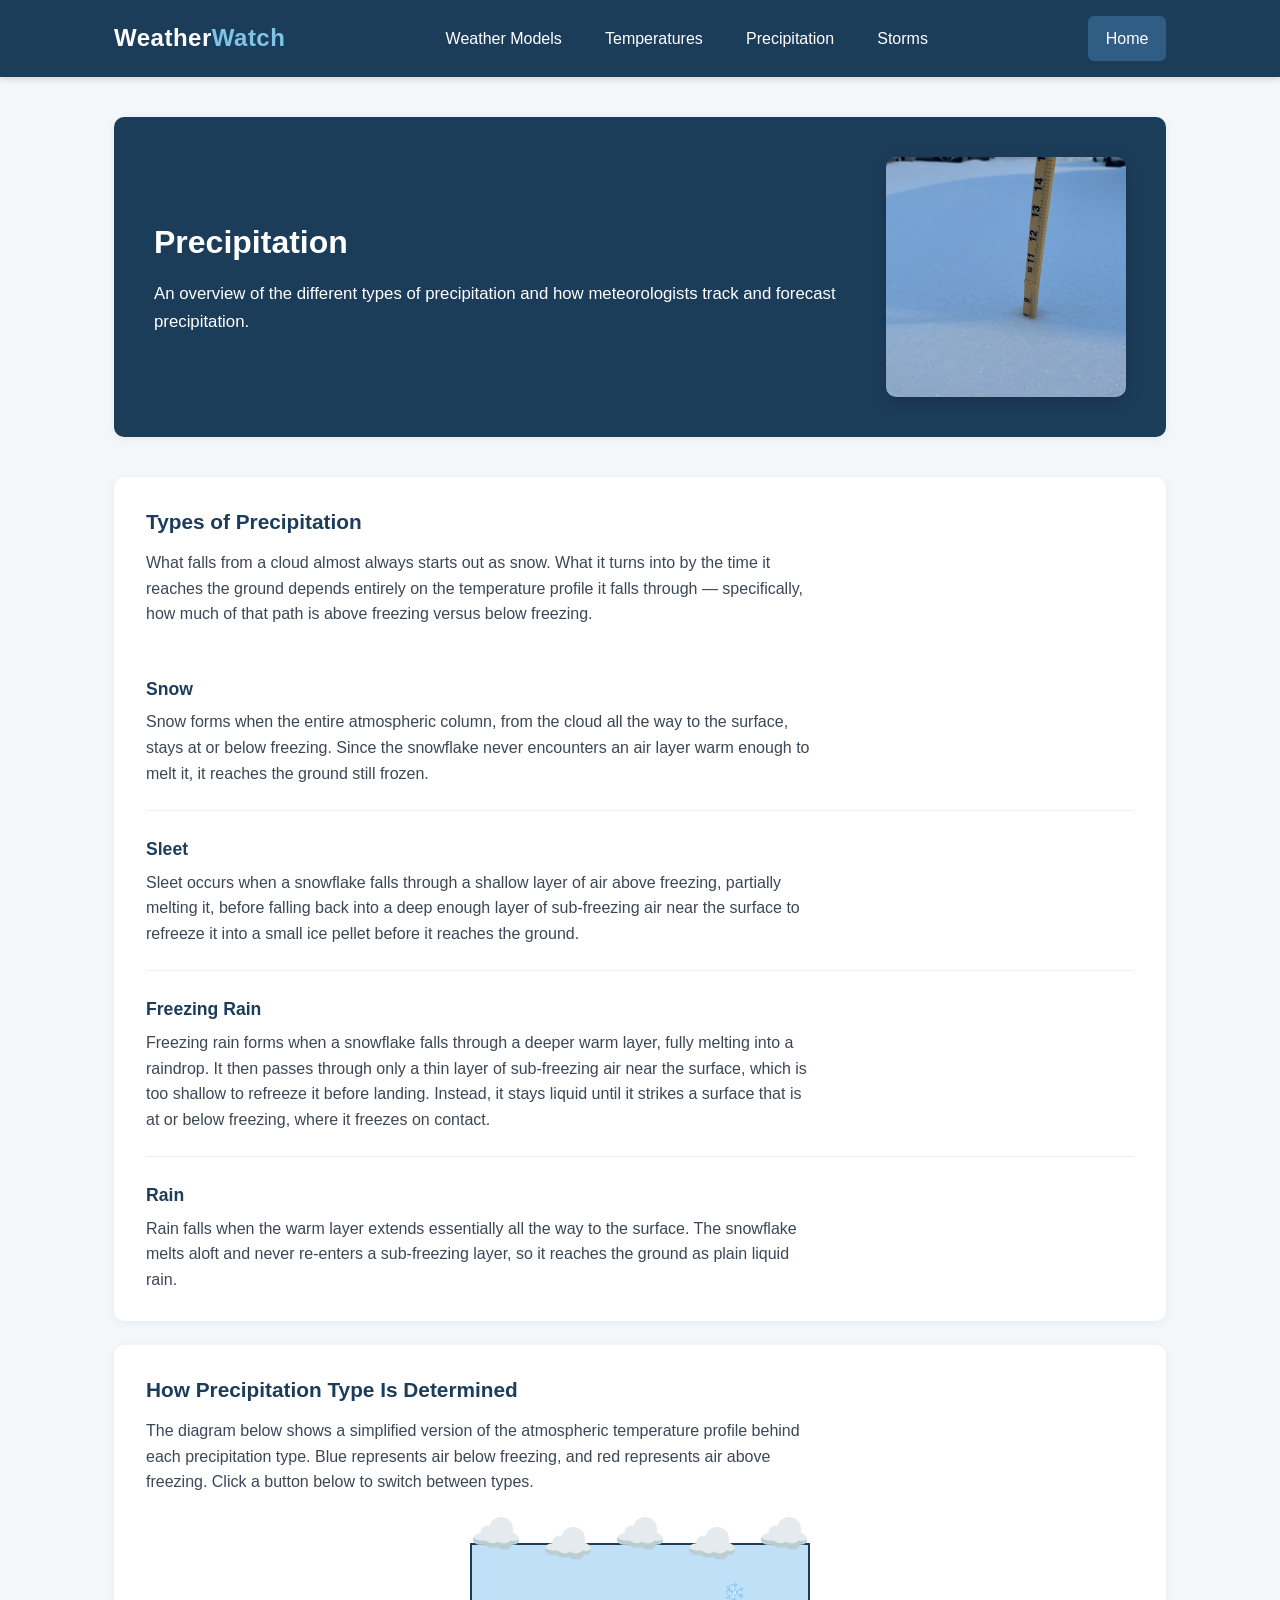
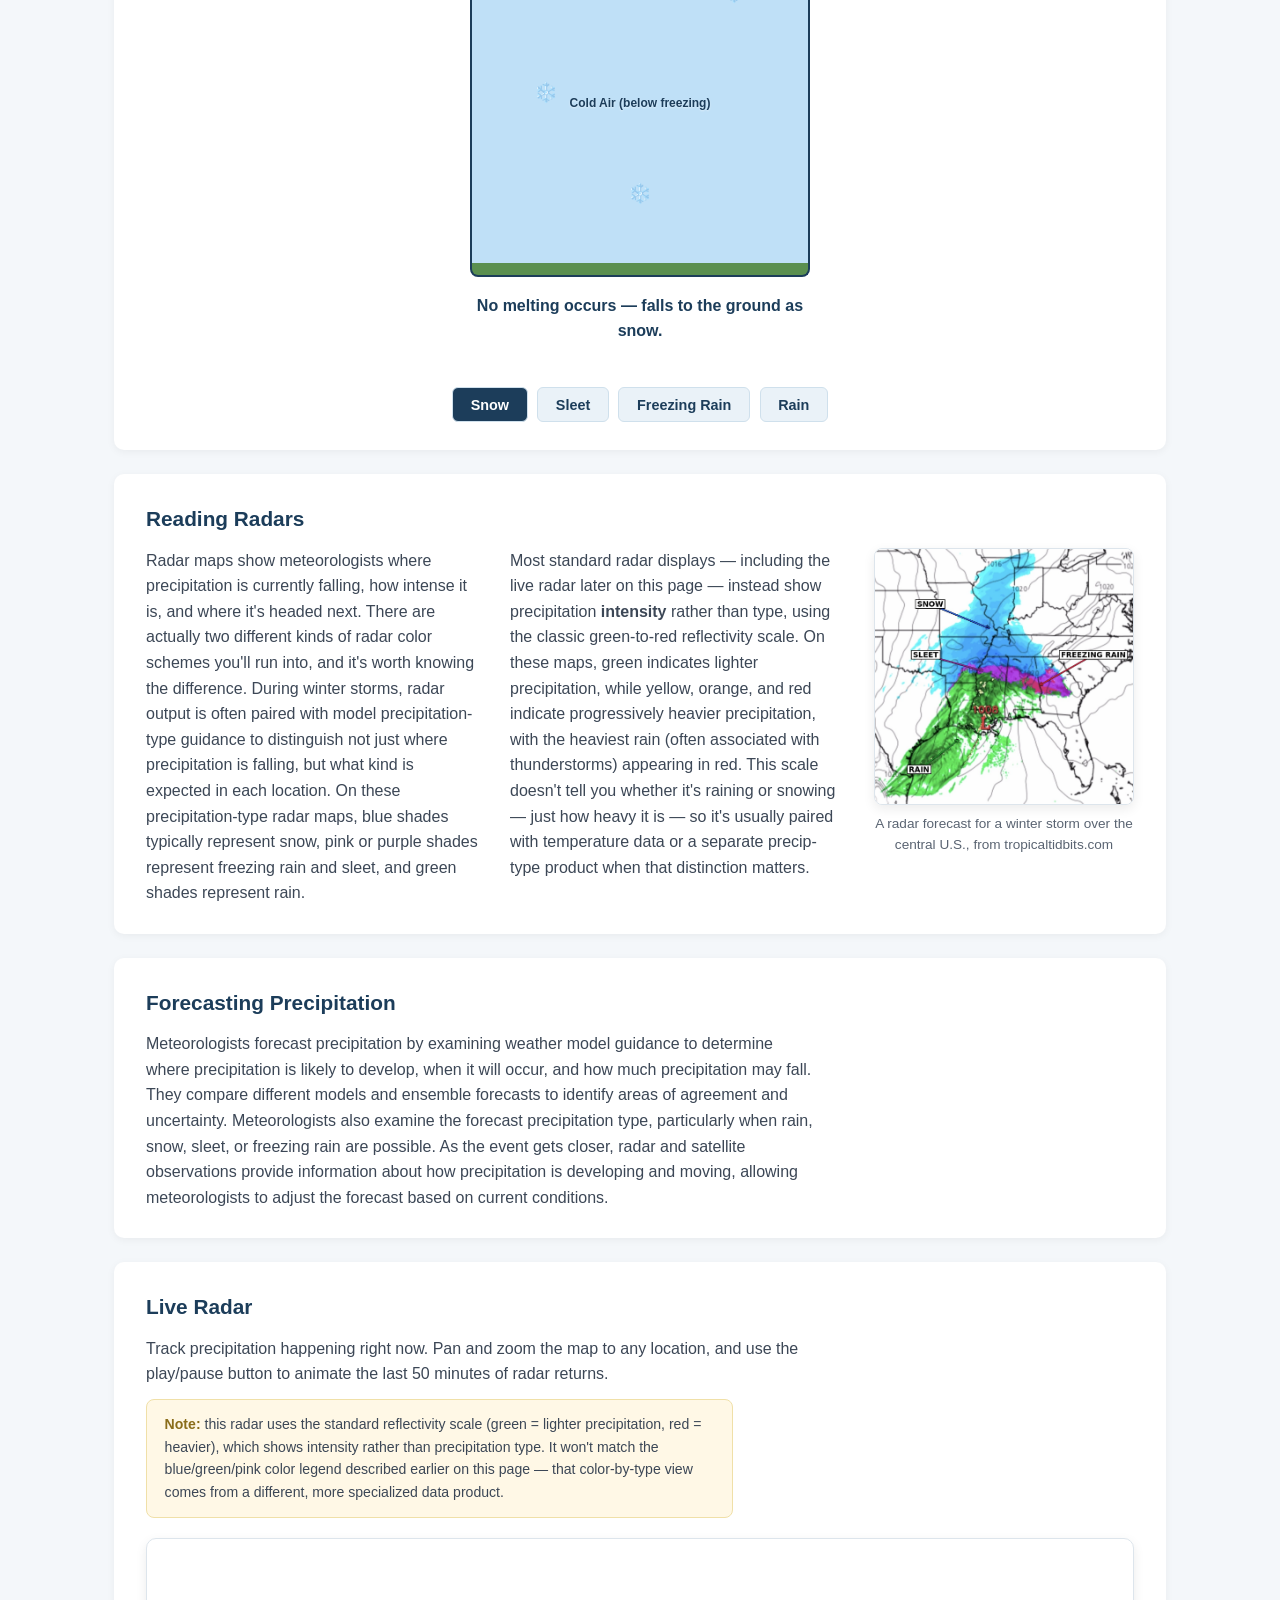
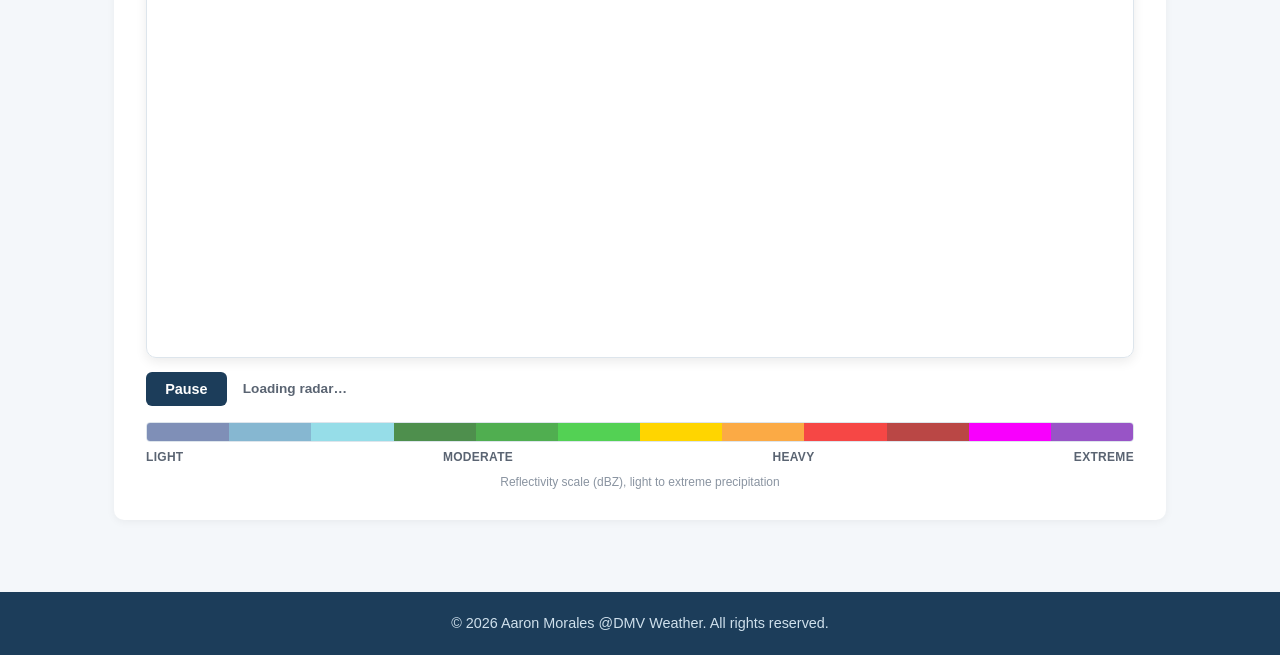
==== commit 60f19509: "fixed tab bug and added key to radar" ====
--- a/precip/precip.html
+++ b/precip/precip.html
@@ -204,13 +204,14 @@
           freezing rain and sleet, and green shades represent rain.
         </p>
         <p>
-          Most standard live radar displays instead show precipitation <strong>intensity</strong>
+          Most standard radar displays — including the live radar later on
+          this page — instead show precipitation <strong>intensity</strong>
           rather than type, using the classic green-to-red reflectivity
           scale. On these maps, green indicates lighter precipitation,
           while yellow, orange, and red indicate progressively heavier
           precipitation, with the heaviest rain (often associated with
-          thunderstorms) appearing in pink/purple shades. This scale doesn't tell you
-          whether it's raining or snowing, so it's
+          thunderstorms) appearing in red. This scale doesn't tell you
+          whether it's raining or snowing — just how heavy it is — so it's
           usually paired with temperature data or a separate precip-type
           product when that distinction matters.
         </p>
@@ -257,6 +258,32 @@
           <button type="button" id="radar-play-btn" class="radar-play-btn">Pause</button>
           <span id="radar-timestamp" class="radar-timestamp">Loading radar…</span>
         </div>
+
+        <div class="radar-legend">
+          <div class="radar-legend-bar">
+            <div style="background-color: #7f8fb7;"></div>
+            <div style="background-color: #86b7d1;"></div>
+            <div style="background-color: #96dde8;"></div>
+            <div style="background-color: #4e8f4d;"></div>
+            <div style="background-color: #50ae50;"></div>
+            <div style="background-color: #53d154;"></div>
+            <div style="background-color: #ffd500;"></div>
+            <div style="background-color: #fbaa45;"></div>
+            <div style="background-color: #f64745;"></div>
+            <div style="background-color: #ba4745;"></div>
+            <div style="background-color: #f800fd;"></div>
+            <div style="background-color: #9854c6;"></div>
+          </div>
+          <div class="radar-legend-labels">
+            <span>Light</span>
+            <span>Moderate</span>
+            <span>Heavy</span>
+            <span>Extreme</span>
+          </div>
+          <p class="radar-legend-caption">
+            Reflectivity scale (dBZ), light to extreme precipitation
+          </p>
+        </div>
       </div>
     </section>
   </main>
--- a/precip/precip.css
+++ b/precip/precip.css
@@ -383,4 +383,41 @@
 
 .radar-note strong {
   color: #8a6d1a;
+}
+
+/* ---------- Radar Intensity Legend ---------- */
+
+.radar-legend {
+  margin-top: 1rem;
+}
+
+.radar-legend-bar {
+  display: flex;
+  width: 100%;
+  height: 20px;
+  border-radius: 4px;
+  overflow: hidden;
+  border: 1px solid #dde5ec;
+}
+
+.radar-legend-bar div {
+  flex: 1;
+}
+
+.radar-legend-labels {
+  display: flex;
+  justify-content: space-between;
+  margin-top: 0.35rem;
+  font-size: 0.75rem;
+  font-weight: 700;
+  color: #5a6472;
+  text-transform: uppercase;
+  letter-spacing: 0.3px;
+}
+
+.radar-legend-caption {
+  margin-top: 0.4rem;
+  font-size: 0.75rem;
+  color: #8a94a1;
+  text-align: center;
 }
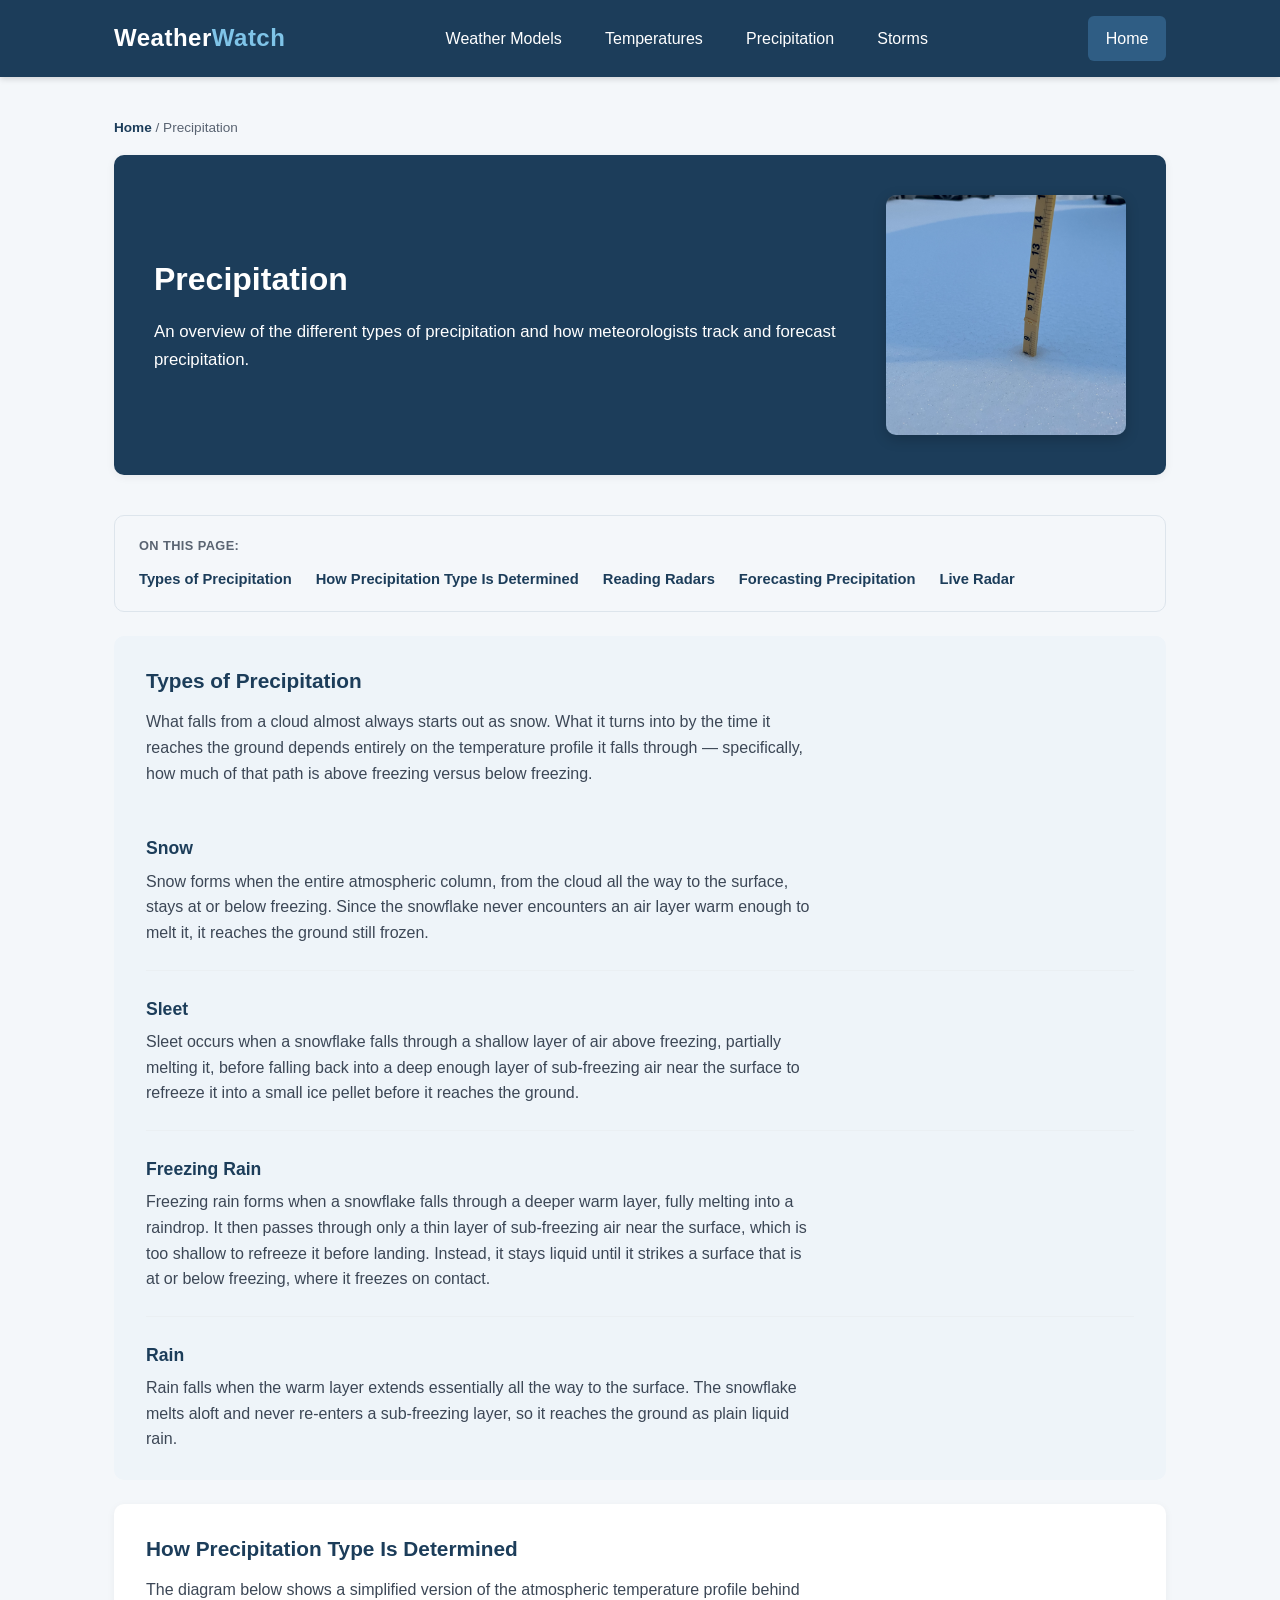
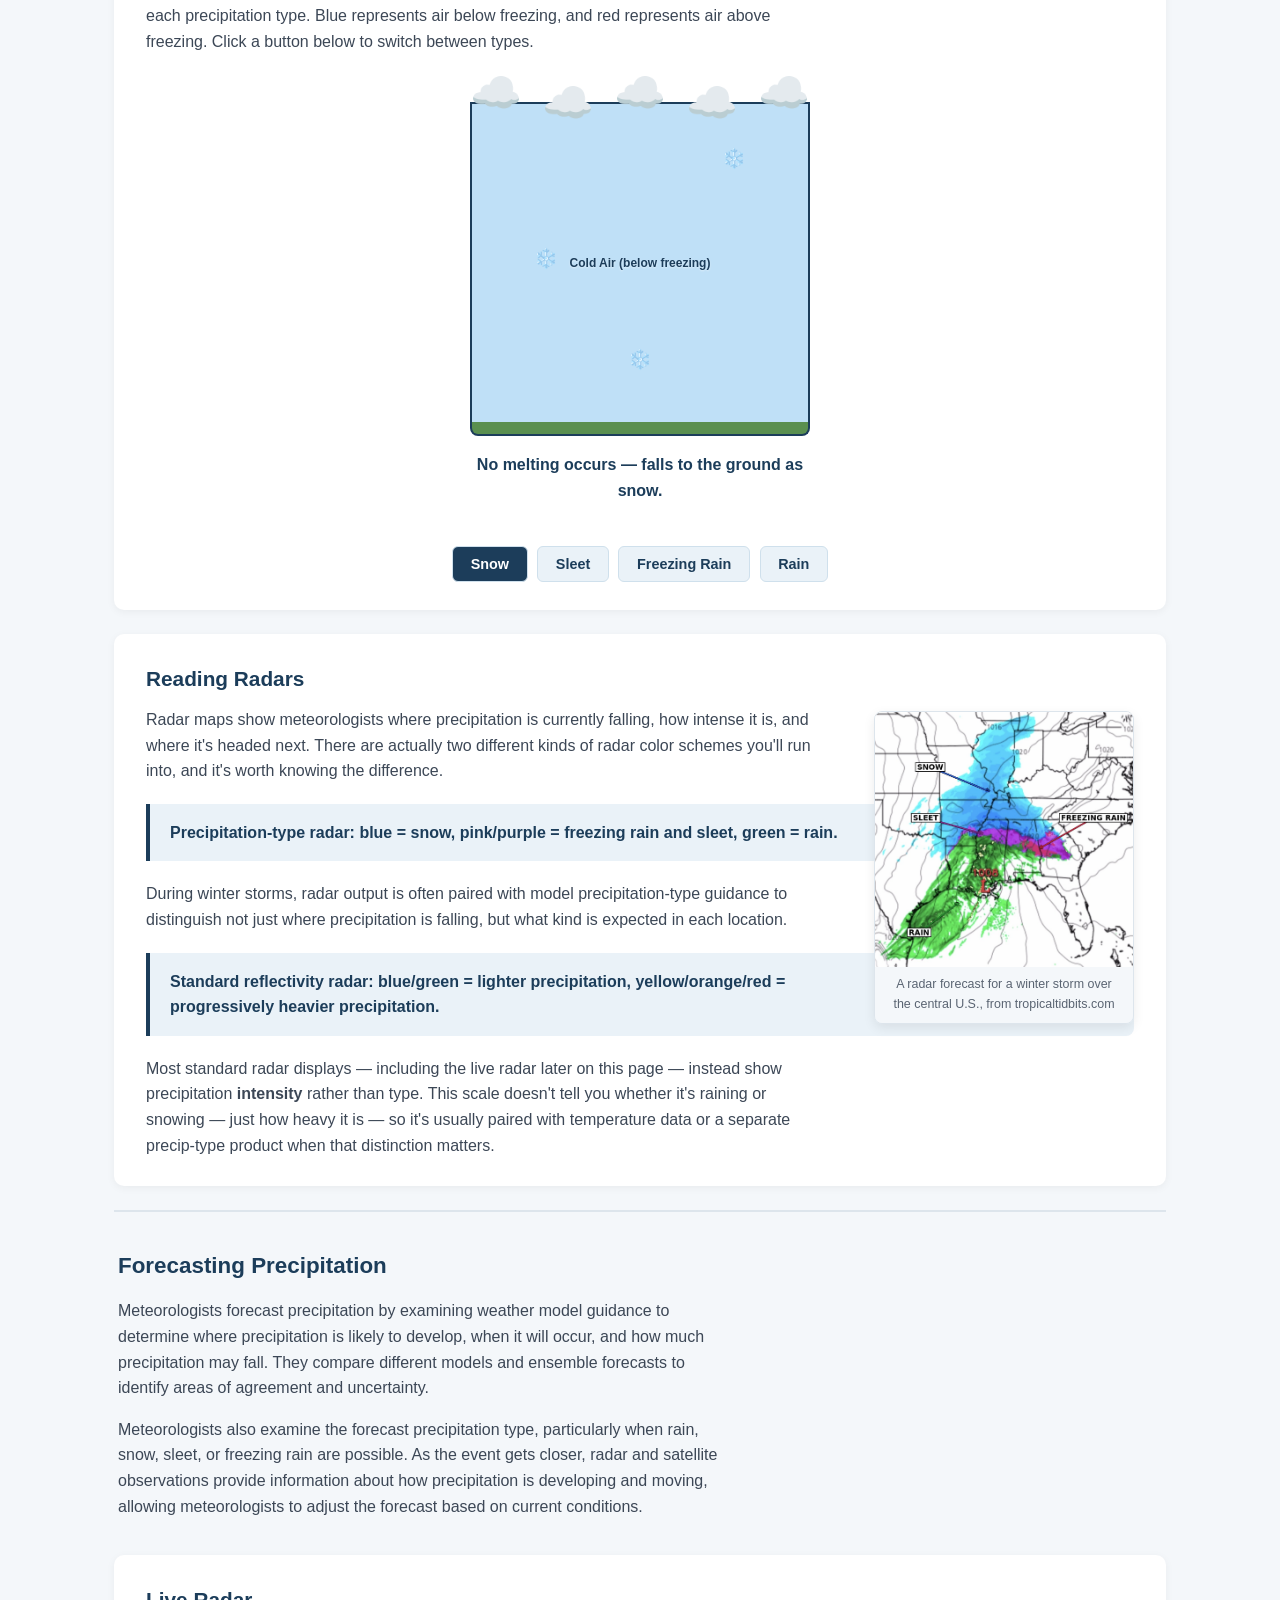
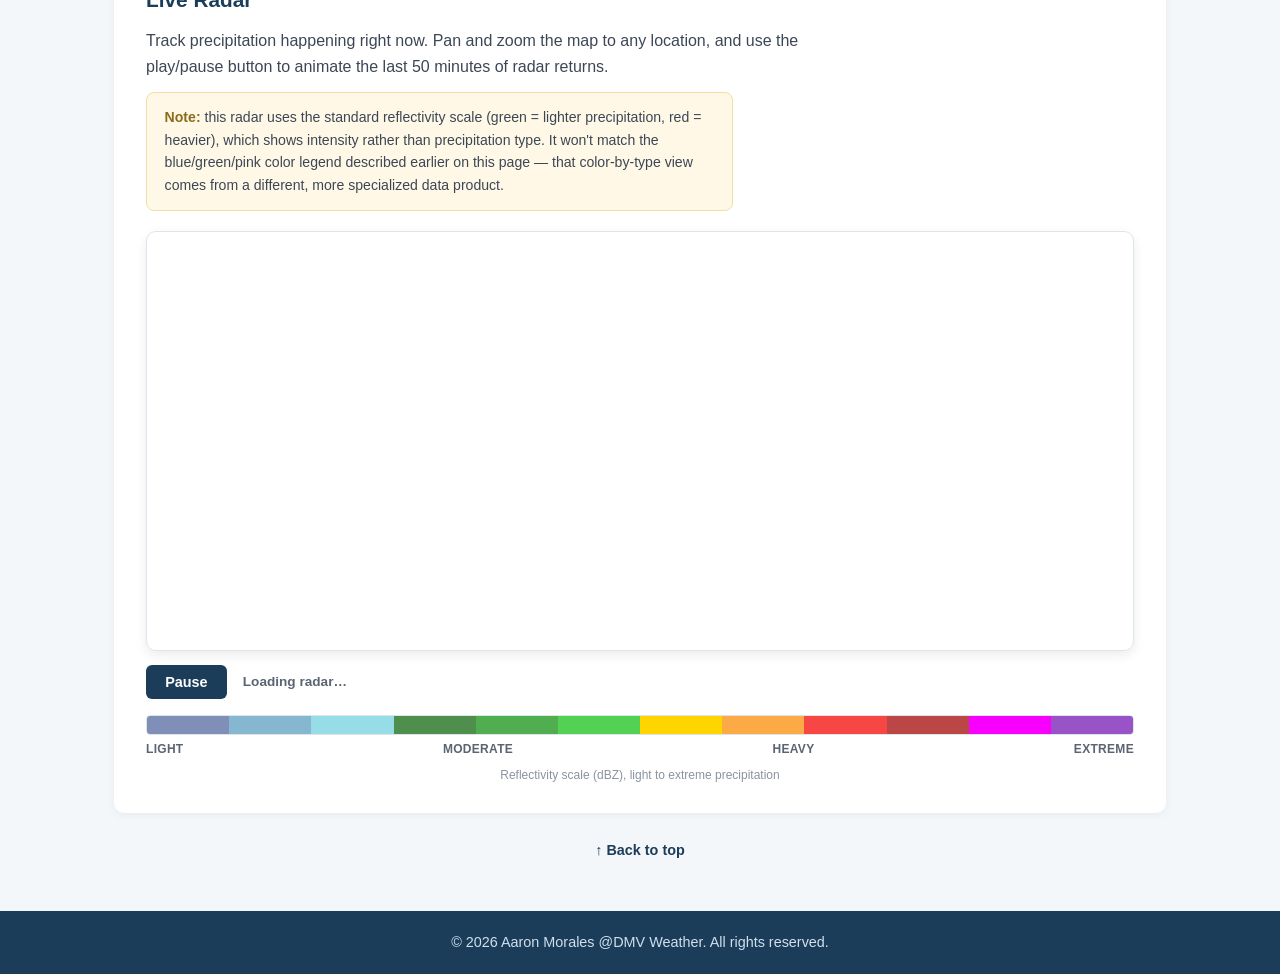
==== commit b262762d: "fixed various bugs and wording" ====
--- a/precip/precip.html
+++ b/precip/precip.html
@@ -27,7 +27,9 @@
   </header>
 
   <!-- Main content -->
-  <main>
+  <main id="top">
+    <p class="breadcrumb"><a href="../index.html">Home</a> / Precipitation</p>
+
     <section class="page-hero">
       <div class="page-hero-content">
         <div class="page-hero-text">
@@ -41,7 +43,18 @@
       </div>
     </section>
 
-    <section class="content-block">
+    <nav class="page-toc" aria-label="On this page">
+      <p class="page-toc-label">On this page:</p>
+      <ul>
+        <li><a href="#types">Types of Precipitation</a></li>
+        <li><a href="#how-determined">How Precipitation Type Is Determined</a></li>
+        <li><a href="#reading-radars">Reading Radars</a></li>
+        <li><a href="#forecasting">Forecasting Precipitation</a></li>
+        <li><a href="#live-radar">Live Radar</a></li>
+      </ul>
+    </nav>
+
+    <section class="content-block alt" id="types">
       <h2>Types of Precipitation</h2>
       <p>
         What falls from a cloud almost always starts out as snow. What it
@@ -94,7 +107,7 @@
       </div>
     </section>
 
-    <section class="content-block">
+    <section class="content-block" id="how-determined">
       <h2>How Precipitation Type Is Determined</h2>
       <p>
         The diagram below shows a simplified version of the atmospheric
@@ -188,55 +201,64 @@
       </div>
     </section>
 
-    <section class="content-block">
+    <section class="content-block" id="reading-radars">
       <h2>Reading Radars</h2>
-      <div class="content-with-image">
-        <p>
-          Radar maps show meteorologists where precipitation is currently
-          falling, how intense it is, and where it's headed next. There are
-          actually two different kinds of radar color schemes you'll run
-          into, and it's worth knowing the difference. During winter
-          storms, radar output is often paired with model
-          precipitation-type guidance to distinguish not just where
-          precipitation is falling, but what kind is expected in each
-          location. On these precipitation-type radar maps, blue shades
-          typically represent snow, pink or purple shades represent
-          freezing rain and sleet, and green shades represent rain.
-        </p>
-        <p>
-          Most standard radar displays — including the live radar later on
-          this page — instead show precipitation <strong>intensity</strong>
-          rather than type, using the classic green-to-red reflectivity
-          scale. On these maps, green indicates lighter precipitation,
-          while yellow, orange, and red indicate progressively heavier
-          precipitation, with the heaviest rain (often associated with
-          thunderstorms) appearing in red. This scale doesn't tell you
-          whether it's raining or snowing — just how heavy it is — so it's
-          usually paired with temperature data or a separate precip-type
-          product when that distinction matters.
-        </p>
-        <figure class="content-figure">
-          <img src="precip-radar-annotated.jpg" alt="Radar forecast for a winter storm over the central United States" class="enlargeable-image">
-          <figcaption>A radar forecast for a winter storm over the central U.S., from tropicaltidbits.com</figcaption>
-        </figure>
-      </div>
-    </section>
-
-    <section class="content-block">
+      <figure class="float-image">
+        <img src="precip-radar-annotated.jpg" alt="Radar forecast for a winter storm over the central United States" class="enlargeable-image">
+        <figcaption>A radar forecast for a winter storm over the central U.S., from tropicaltidbits.com</figcaption>
+      </figure>
+      <p>
+        Radar maps show meteorologists where precipitation is currently
+        falling, how intense it is, and where it's headed next. There are
+        actually two different kinds of radar color schemes you'll run
+        into, and it's worth knowing the difference.
+      </p>
+      <div class="pull-fact">
+        <p>
+          Precipitation-type radar: blue = snow, pink/purple = freezing
+          rain and sleet, green = rain.
+        </p>
+      </div>
+      <p>
+        During winter storms, radar output is often paired with model
+        precipitation-type guidance to distinguish not just where
+        precipitation is falling, but what kind is expected in each
+        location.
+      </p>
+      <div class="pull-fact">
+        <p>
+          Standard reflectivity radar: blue/green = lighter precipitation,
+          yellow/orange/red = progressively heavier precipitation.
+        </p>
+      </div>
+      <p>
+        Most standard radar displays — including the live radar later on
+        this page — instead show precipitation <strong>intensity</strong>
+        rather than type. This scale doesn't tell you whether it's raining
+        or snowing — just how heavy it is — so it's usually paired with
+        temperature data or a separate precip-type product when that
+        distinction matters.
+      </p>
+    </section>
+
+    <section class="content-open" id="forecasting">
       <h2>Forecasting Precipitation</h2>
       <p>
-          Meteorologists forecast precipitation by examining weather model guidance to 
-          determine where precipitation is likely to develop, when it will occur, and 
-          how much precipitation may fall. They compare different models and ensemble 
-          forecasts to identify areas of agreement and uncertainty. Meteorologists also
-           examine the forecast precipitation type, particularly when rain, snow, sleet, 
-           or freezing rain are possible. As the event gets closer, radar and satellite 
-           observations provide information about how precipitation is developing and moving,
-            allowing meteorologists to adjust the forecast based on current conditions.
-      </p>
-    </section>
-
-    <section class="content-block">
+        Meteorologists forecast precipitation by examining weather model guidance to 
+        determine where precipitation is likely to develop, when it will occur, and 
+        how much precipitation may fall. They compare different models and ensemble 
+        forecasts to identify areas of agreement and uncertainty.
+      </p>
+      <p>
+        Meteorologists also examine the forecast precipitation type, particularly
+        when rain, snow, sleet, or freezing rain are possible. As the event gets
+        closer, radar and satellite observations provide information about how
+        precipitation is developing and moving, allowing meteorologists to
+        adjust the forecast based on current conditions.
+      </p>
+    </section>
+
+    <section class="content-block" id="live-radar">
       <h2>Live Radar</h2>
       <p>
         Track precipitation happening right now. Pan and zoom the map to any
@@ -286,6 +308,8 @@
         </div>
       </div>
     </section>
+
+    <p class="back-to-top"><a href="#top">&uarr; Back to top</a></p>
   </main>
 
   <!-- Image lightbox overlay -->
--- a/homePageStyle.css
+++ b/homePageStyle.css
@@ -1,4 +1,9 @@
 /* ---------- Reset & Base ---------- */
+html {
+  scroll-behavior: smooth;
+  scroll-padding-top: 150px;
+}
+
 * {
   margin: 0;
   padding: 0;
@@ -435,7 +440,7 @@
   left: 0;
   z-index: 10;
   width: 320px;
-  max-width: 80vw;
+  max-width: 90vw;
   margin-top: 0.5rem;
   padding: 1.1rem 1.25rem;
   background-color: #ffffff;
@@ -470,6 +475,194 @@
   opacity: 1;
   visibility: visible;
   transform: translateY(0);
+}
+
+/* On narrow screens, anchor to the right edge instead of the left when a
+   chip sits near the right side of the row, to avoid the panel overflowing
+   past the right edge of the screen. */
+@media (max-width: 600px) {
+  .toggle-card-panel {
+    width: 280px;
+  }
+}
+
+/* ---------- Breadcrumb ---------- */
+
+.breadcrumb {
+  font-size: 0.85rem;
+  color: #5a6472;
+  margin-bottom: 1rem;
+}
+
+.breadcrumb a {
+  color: #1c3d5a;
+  font-weight: 600;
+}
+
+.breadcrumb a:hover,
+.breadcrumb a:focus {
+  text-decoration: underline;
+}
+
+/* ---------- Page Table of Contents ---------- */
+
+.page-toc {
+  background-color: #f4f7fa;
+  border: 1px solid #dde5ec;
+  border-radius: 10px;
+  padding: 1.25rem 1.5rem;
+  margin-bottom: 1.5rem;
+}
+
+.page-toc-label {
+  font-size: 0.8rem;
+  font-weight: 700;
+  color: #5a6472;
+  text-transform: uppercase;
+  letter-spacing: 0.4px;
+  margin-bottom: 0.6rem;
+}
+
+.page-toc ul {
+  list-style: none;
+  display: flex;
+  flex-wrap: wrap;
+  gap: 0.5rem 1.5rem;
+}
+
+.page-toc a {
+  color: #1c3d5a;
+  font-weight: 600;
+  font-size: 0.92rem;
+}
+
+.page-toc a:hover,
+.page-toc a:focus {
+  text-decoration: underline;
+}
+
+/* ---------- Back to Top ---------- */
+
+.back-to-top {
+  text-align: center;
+  margin-top: 1rem;
+}
+
+.back-to-top a {
+  font-size: 0.9rem;
+  font-weight: 600;
+  color: #1c3d5a;
+}
+
+.back-to-top a:hover,
+.back-to-top a:focus {
+  text-decoration: underline;
+}
+
+/* ---------- Content Rhythm: Zigzag & Alt Sections ---------- */
+
+.content-with-image.reverse {
+  flex-direction: row-reverse;
+}
+
+.content-block.alt {
+  background-color: #eef4f9;
+  box-shadow: none;
+  border: none;
+}
+
+/* ---------- Editorial Layout Patterns ---------- */
+
+/* Clearfix so floated images don't collapse their container */
+.content-block::after,
+.content-open::after {
+  content: "";
+  display: table;
+  clear: both;
+}
+
+/* Floated image with text wrapping around it, magazine-style */
+.float-image {
+  float: right;
+  width: 260px;
+  max-width: 42%;
+  margin: 0.25rem 0 1rem 1.75rem;
+  border-radius: 8px;
+  overflow: hidden;
+  box-shadow: 0 4px 12px rgba(0, 0, 0, 0.08);
+  border: 1px solid #dde5ec;
+}
+
+.float-image.float-left {
+  float: left;
+  margin: 0.25rem 1.75rem 1rem 0;
+}
+
+.float-image img {
+  width: 100%;
+  display: block;
+}
+
+.float-image figcaption {
+  padding: 0.5rem 0.7rem;
+  font-size: 0.78rem;
+  color: #5a6472;
+  background-color: #f4f7fa;
+  text-align: center;
+}
+
+/* A fact or figure pulled out of the paragraph into its own callout */
+.pull-fact {
+  background-color: #eaf2f8;
+  border-left: 4px solid #1c3d5a;
+  padding: 1rem 1.25rem;
+  margin: 1.25rem 0;
+  border-radius: 0 8px 8px 0;
+}
+
+.pull-fact p {
+  font-size: 1rem;
+  font-weight: 600;
+  color: #1c3d5a;
+  max-width: none;
+}
+
+/* Open section: no card, just a divider - for a lighter, editorial feel */
+.content-open {
+  padding: 2.25rem 0.25rem;
+  border-top: 2px solid #dde5ec;
+  margin-bottom: 0;
+}
+
+.content-open:first-of-type,
+.page-toc + .content-open {
+  border-top: none;
+  padding-top: 0.5rem;
+}
+
+.content-open h2 {
+  font-size: 1.4rem;
+  color: #1c3d5a;
+  margin-bottom: 0.9rem;
+}
+
+.content-open p {
+  color: #3c4756;
+  max-width: 68ch;
+  margin-bottom: 1rem;
+}
+
+.content-open p:last-child {
+  margin-bottom: 0;
+}
+
+@media (max-width: 600px) {
+  .float-image {
+    float: none;
+    width: 100%;
+    max-width: 100%;
+    margin: 0 0 1rem 0;
+  }
 }
  
 /* ---------- Responsive ---------- */
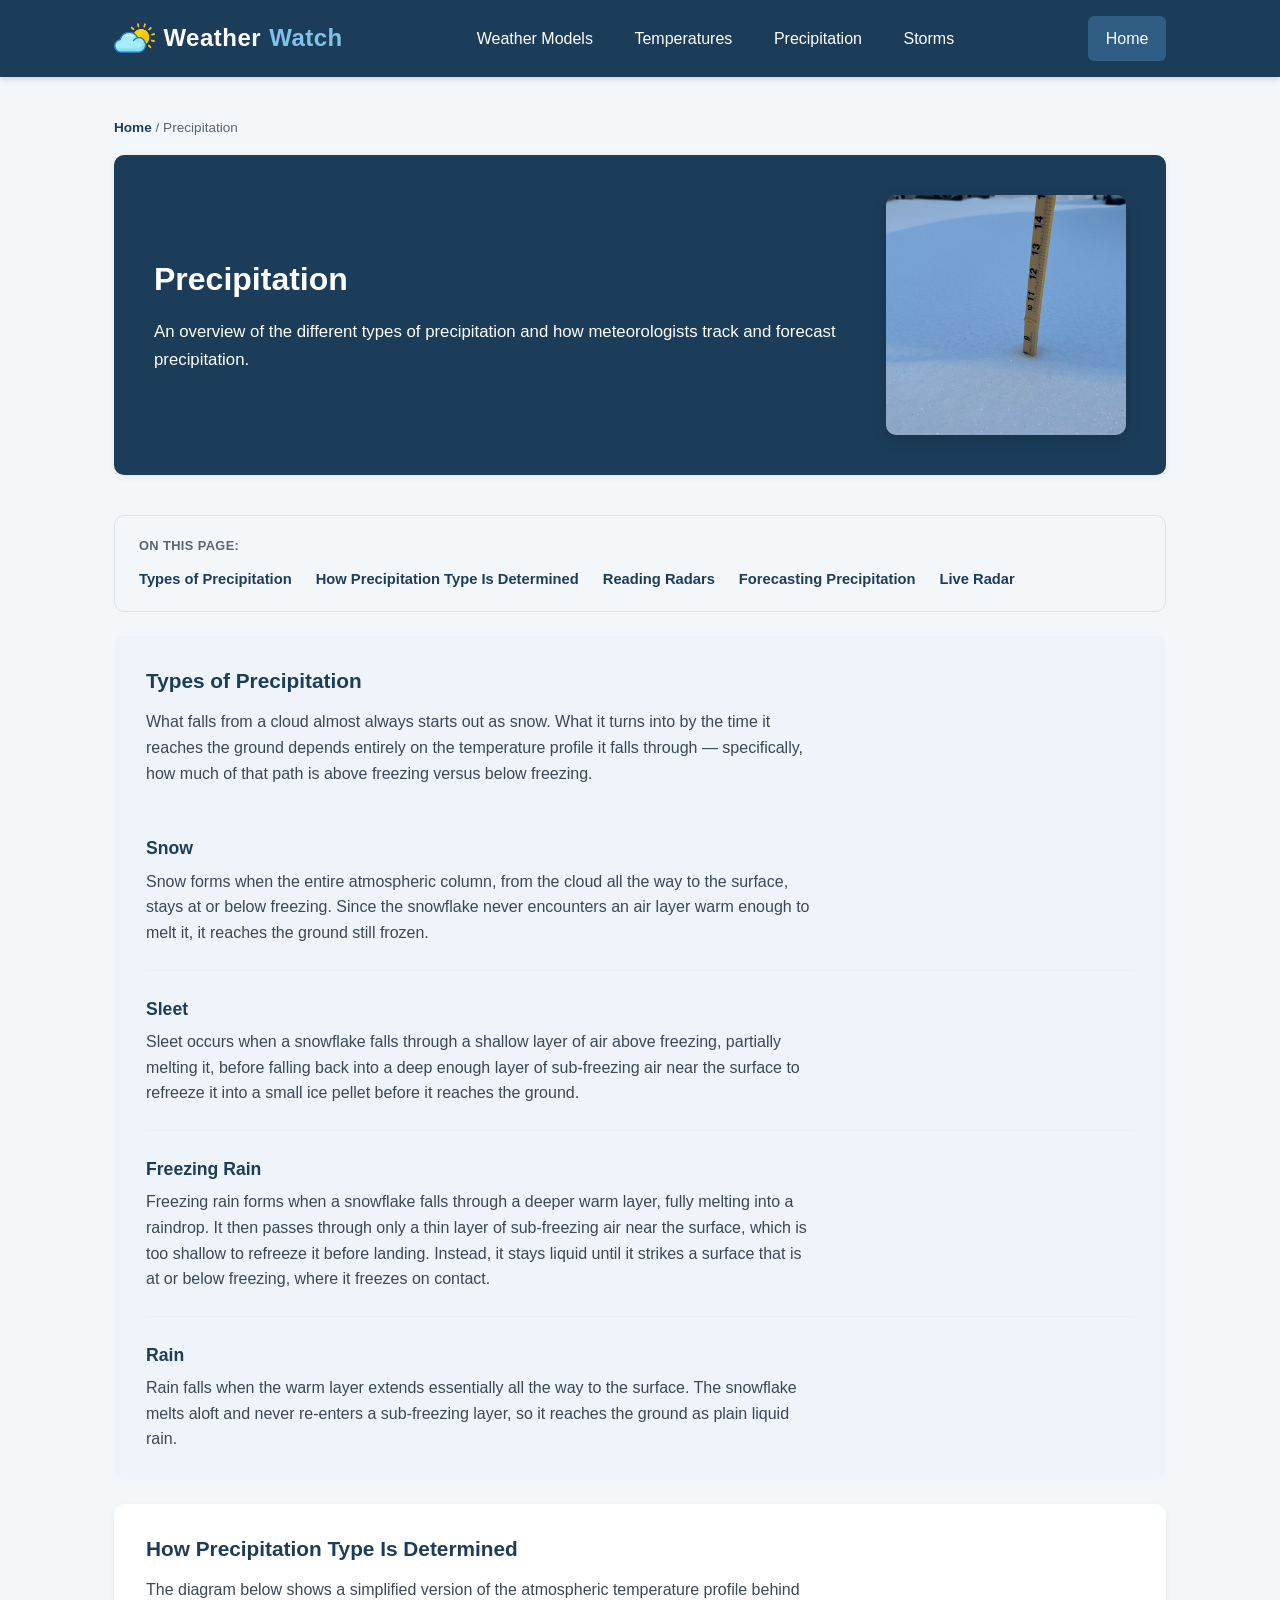
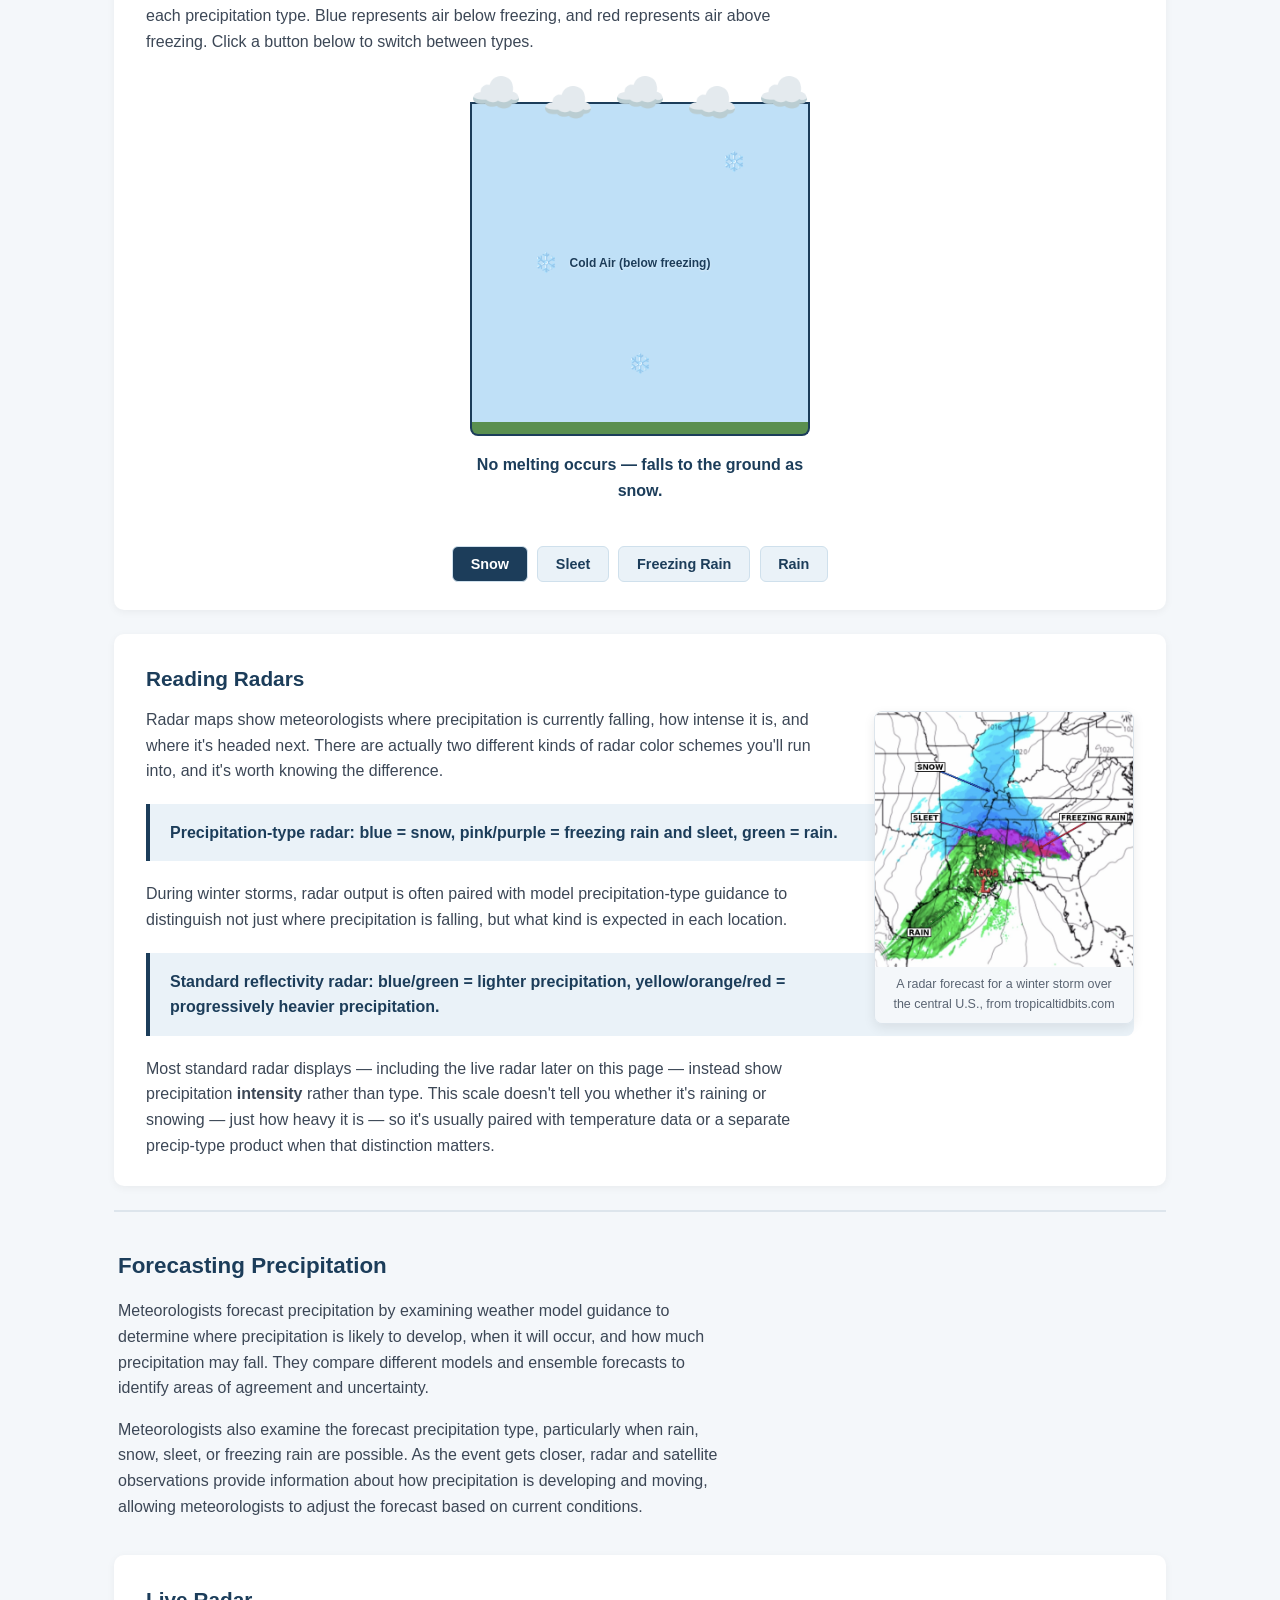
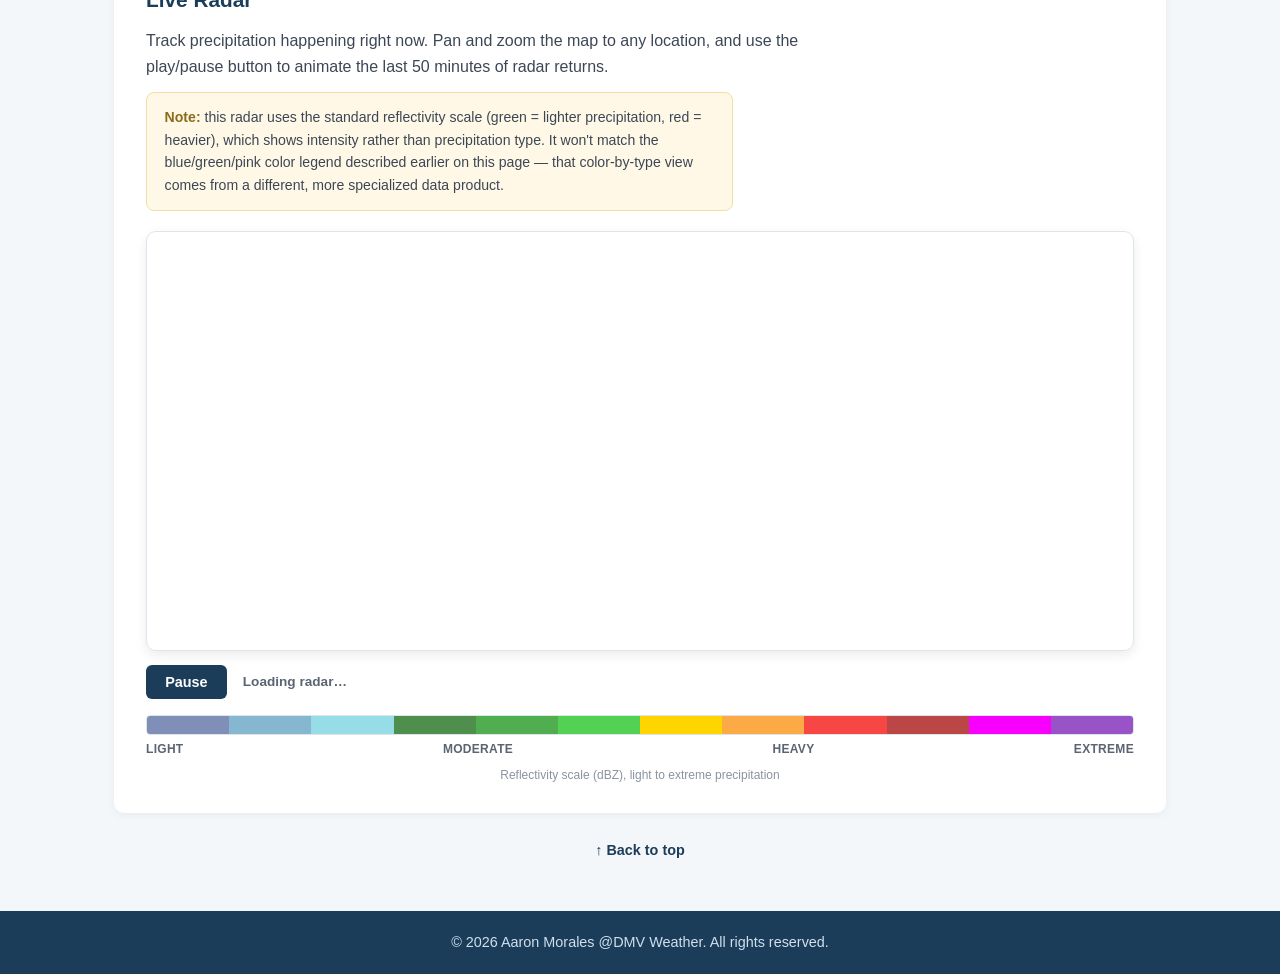
==== commit 84fa4bce: "added tabs for mobile comp" ====
--- a/precip/precip.html
+++ b/precip/precip.html
@@ -4,6 +4,7 @@
   <meta charset="UTF-8">
   <meta name="viewport" content="width=device-width, initial-scale=1.0">
   <title>Weather Watch | Precipitation</title>
+  <link rel="icon" type="image/png" href="../weather-icon-final.png">
   <link rel="stylesheet" href="../homePageStyle.css">
   <link rel="stylesheet" href="precip.css">
   <link rel="stylesheet" href="https://unpkg.com/leaflet@1.9.4/dist/leaflet.css" integrity="sha256-p4NxAoJBhIIN+hmNHrzRCf9tD/miZyoHS5obTRR9BMY=" crossorigin="" />
@@ -13,7 +14,13 @@
   <!-- Header with navigation tabs -->
   <header class="site-header">
     <div class="header-inner">
-      <div class="logo">Weather<span>Watch</span></div>
+      <div class="header-top-row">
+        <div class="logo">
+          <img src="../weather-icon-final.png" alt="" class="logo-icon">
+          Weather<span>Watch</span>
+        </div>
+        <button type="button" class="nav-toggle" aria-label="Toggle navigation" aria-expanded="false">☰</button>
+      </div>
       <nav class="nav-tabs">
         <ul>
           <li><a href="../weather_models/weather-models.html">Weather Models</a></li>
@@ -326,6 +333,7 @@
   <script src="precipDiagram.js"></script>
   <script src="https://unpkg.com/leaflet@1.9.4/dist/leaflet.js" integrity="sha256-20nQCchB9co0qIjJZRGuk2/Z9VM+kNiyxNV1lvTlZBo=" crossorigin=""></script>
   <script src="liveRadar.js"></script>
+  <script src="../navToggle.js"></script>
 
 </body>
 </html>
--- a/homePageStyle.css
+++ b/homePageStyle.css
@@ -41,23 +41,68 @@
   gap: 0.75rem;
 }
  
+.header-top-row {
+  display: flex;
+  align-items: center;
+  justify-content: space-between;
+  width: 100%;
+}
+
 .logo {
+  display: flex;
+  align-items: center;
+  gap: 0.5rem;
   font-size: 1.5rem;
   font-weight: 700;
   letter-spacing: 0.5px;
 }
- 
+
+.logo-icon {
+  height: 30px;
+  width: auto;
+  display: block;
+}
+
 .logo span {
   color: #7fc4e8;
 }
- 
+
+.nav-toggle {
+  display: inline-flex;
+  align-items: center;
+  justify-content: center;
+  background: none;
+  border: 1px solid rgba(255, 255, 255, 0.35);
+  color: #ffffff;
+  font-size: 1.3rem;
+  line-height: 1;
+  padding: 0.4rem 0.75rem;
+  border-radius: 6px;
+  cursor: pointer;
+  font-family: inherit;
+}
+
+.nav-toggle:hover,
+.nav-toggle:focus {
+  background-color: rgba(255, 255, 255, 0.12);
+}
+
+.nav-tabs {
+  display: none;
+  width: 100%;
+}
+
+.nav-tabs.open {
+  display: block;
+}
+
 .nav-tabs ul {
   list-style: none;
   display: flex;
-  flex-wrap: wrap;
-  gap: 0.5rem;
-}
- 
+  flex-direction: column;
+  gap: 0.4rem;
+}
+
 .nav-tabs a {
   display: block;
   padding: 0.6rem 1.1rem;
@@ -65,7 +110,7 @@
   font-weight: 500;
   transition: background-color 0.2s ease, color 0.2s ease;
 }
- 
+
 .nav-tabs a:hover,
 .nav-tabs a:focus {
   background-color: #2f5d84;
@@ -672,4 +717,32 @@
     align-items: center;
     justify-content: space-between;
   }
+
+  .header-top-row {
+    width: auto;
+  }
+
+  .nav-toggle {
+    display: none;
+  }
+
+  .nav-tabs {
+    display: block;
+    width: auto;
+  }
+
+  .nav-tabs ul {
+    flex-direction: row;
+    flex-wrap: wrap;
+  }
+}
+
+@media (max-width: 500px) {
+  .logo-icon {
+    height: 24px;
+  }
+
+  .logo {
+    font-size: 1.25rem;
+  }
 }
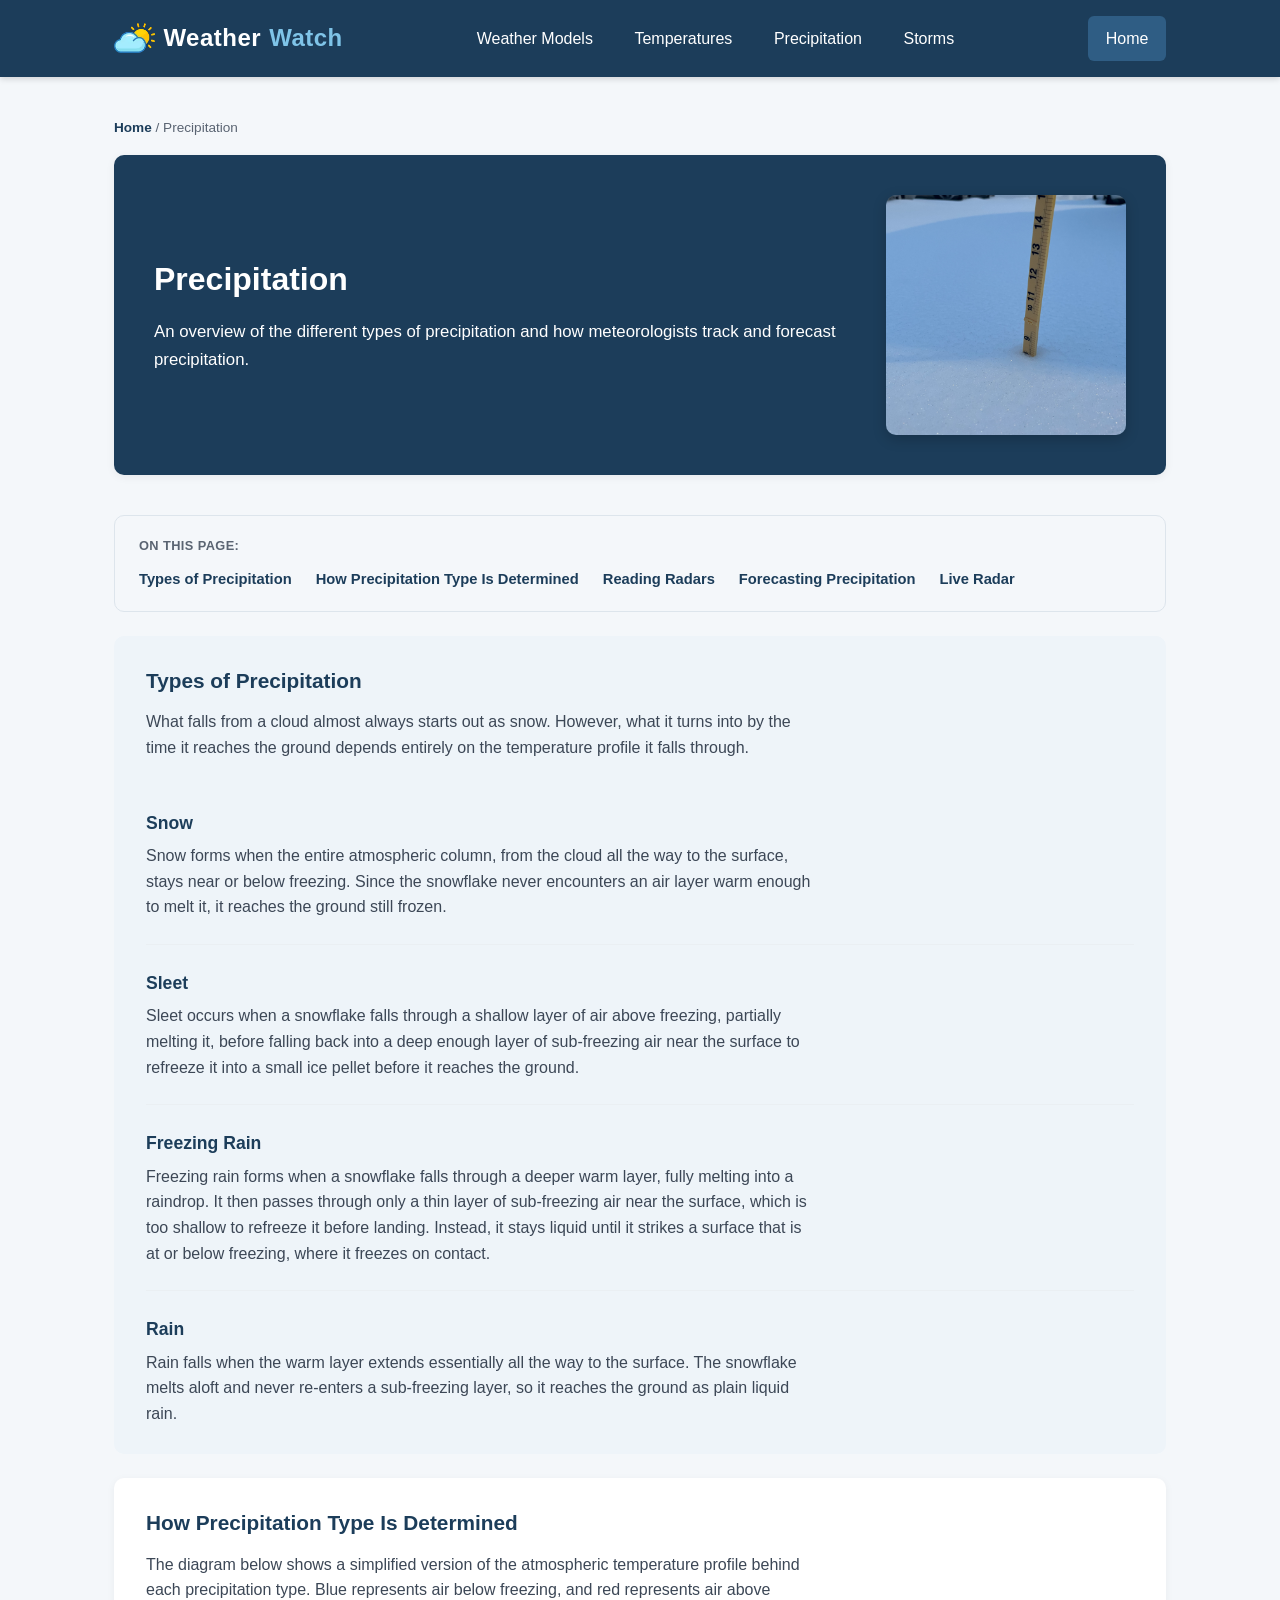
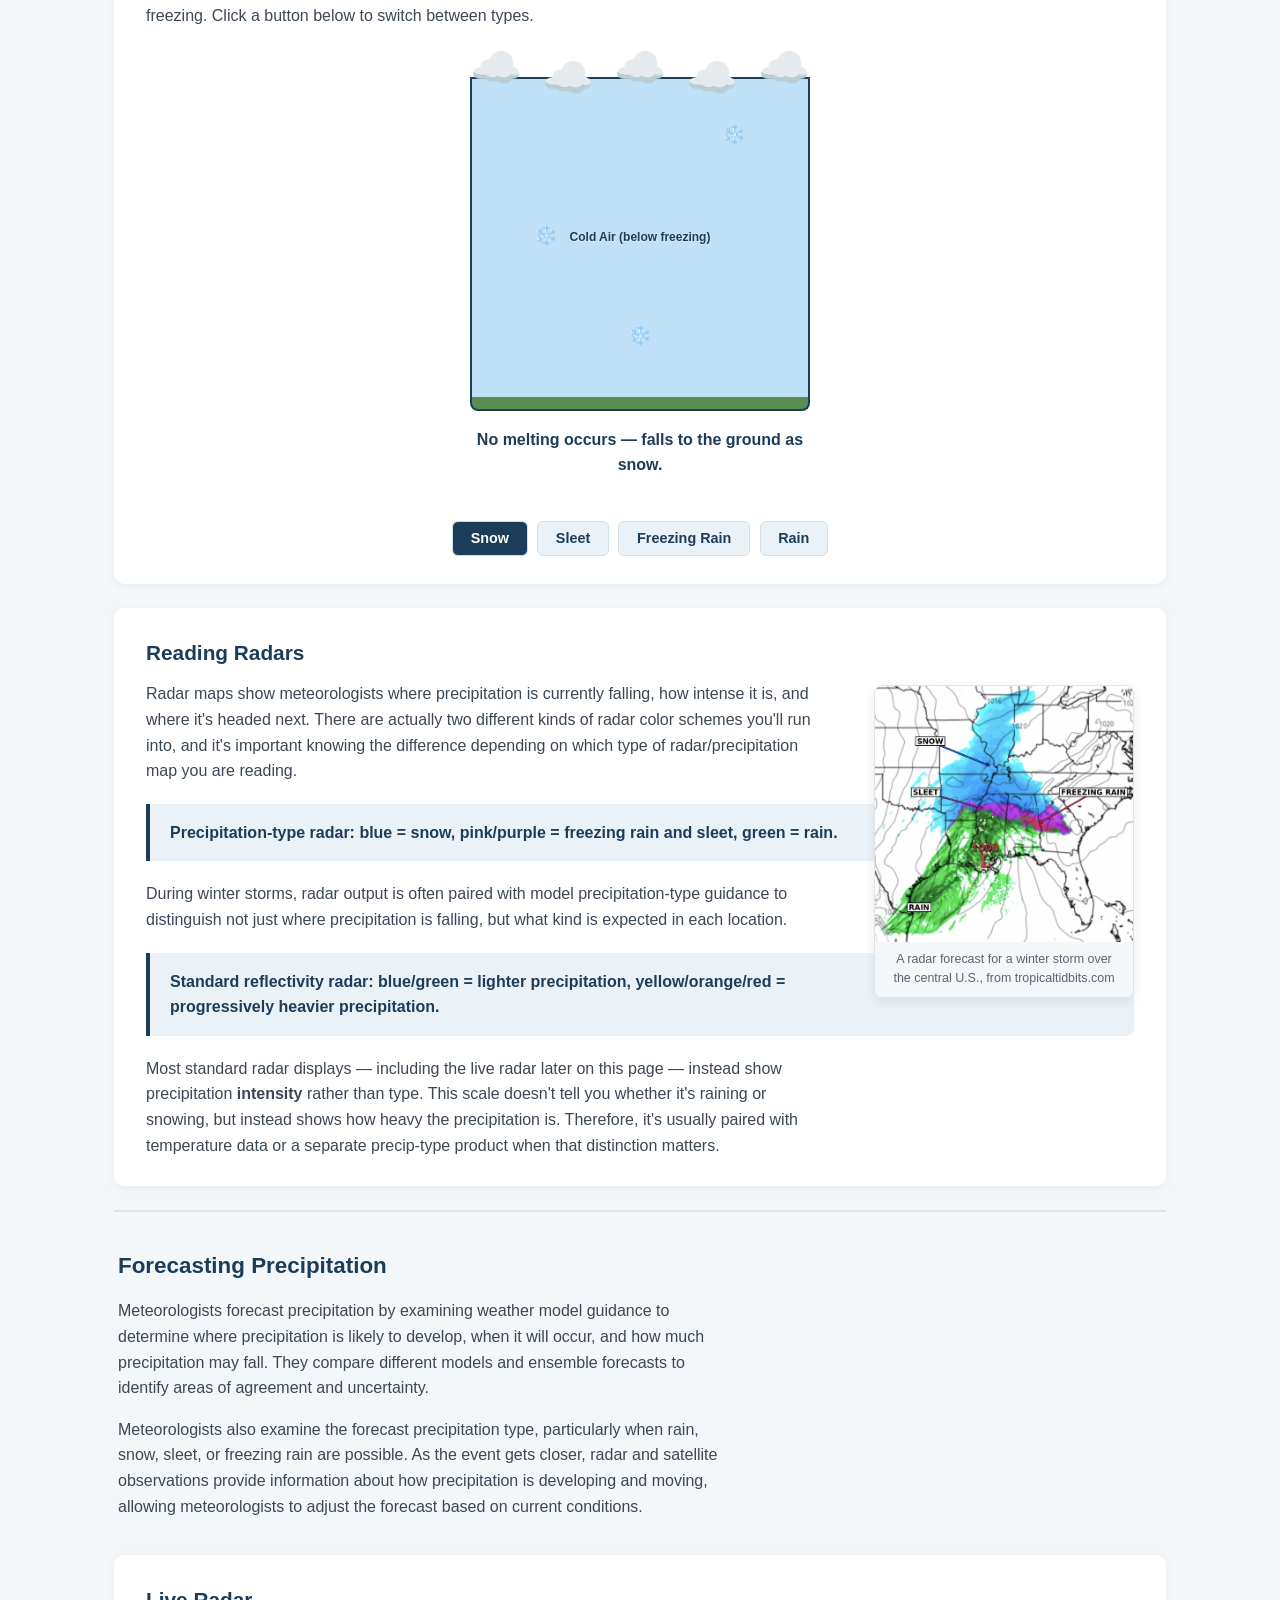
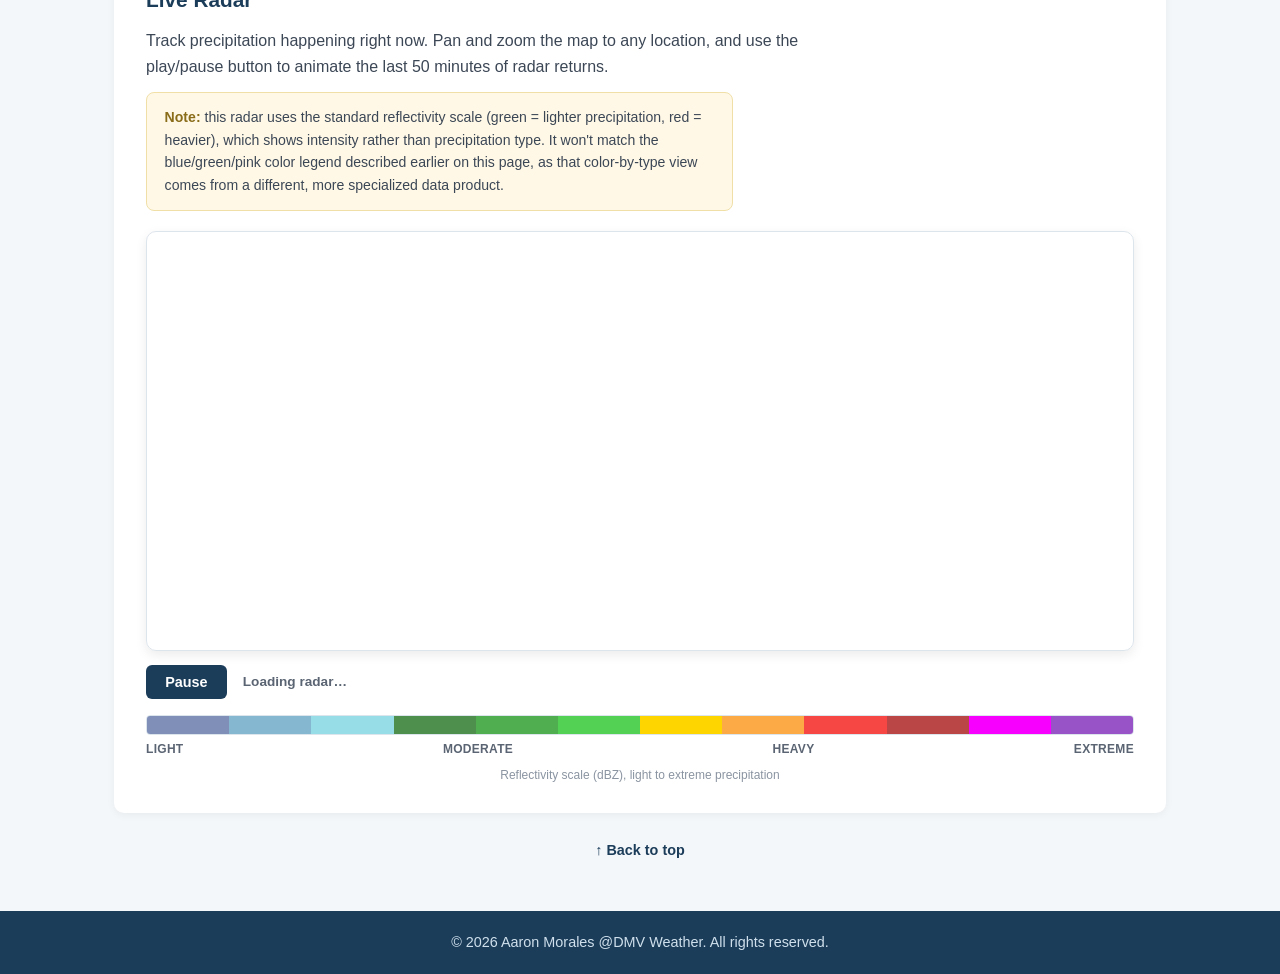
==== commit d368feb5: "grammar" ====
--- a/precip/precip.html
+++ b/precip/precip.html
@@ -64,17 +64,16 @@
     <section class="content-block alt" id="types">
       <h2>Types of Precipitation</h2>
       <p>
-        What falls from a cloud almost always starts out as snow. What it
+        What falls from a cloud almost always starts out as snow. However, what it
         turns into by the time it reaches the ground depends entirely on
-        the temperature profile it falls through — specifically, how much
-        of that path is above freezing versus below freezing.
+        the temperature profile it falls through.
       </p>
 
       <div class="precip-type-info">
         <h3>Snow</h3>
         <p>
           Snow forms when the entire atmospheric column, from the cloud all
-          the way to the surface, stays at or below freezing. Since the
+          the way to the surface, stays near or below freezing. Since the
           snowflake never encounters an air layer warm enough to melt it, it
           reaches the ground still frozen.
         </p>
@@ -218,7 +217,8 @@
         Radar maps show meteorologists where precipitation is currently
         falling, how intense it is, and where it's headed next. There are
         actually two different kinds of radar color schemes you'll run
-        into, and it's worth knowing the difference.
+        into, and it's important knowing the difference depending on which type of 
+        radar/precipitation map you are reading.
       </p>
       <div class="pull-fact">
         <p>
@@ -242,7 +242,7 @@
         Most standard radar displays — including the live radar later on
         this page — instead show precipitation <strong>intensity</strong>
         rather than type. This scale doesn't tell you whether it's raining
-        or snowing — just how heavy it is — so it's usually paired with
+        or snowing, but instead shows how heavy the precipitation is. Therefore, it's usually paired with
         temperature data or a separate precip-type product when that
         distinction matters.
       </p>
@@ -276,7 +276,7 @@
         <strong>Note:</strong> this radar uses the standard reflectivity
         scale (green = lighter precipitation, red = heavier), which shows
         intensity rather than precipitation type. It won't match the
-        blue/green/pink color legend described earlier on this page — that
+        blue/green/pink color legend described earlier on this page, as that
         color-by-type view comes from a different, more specialized data
         product.
       </p>
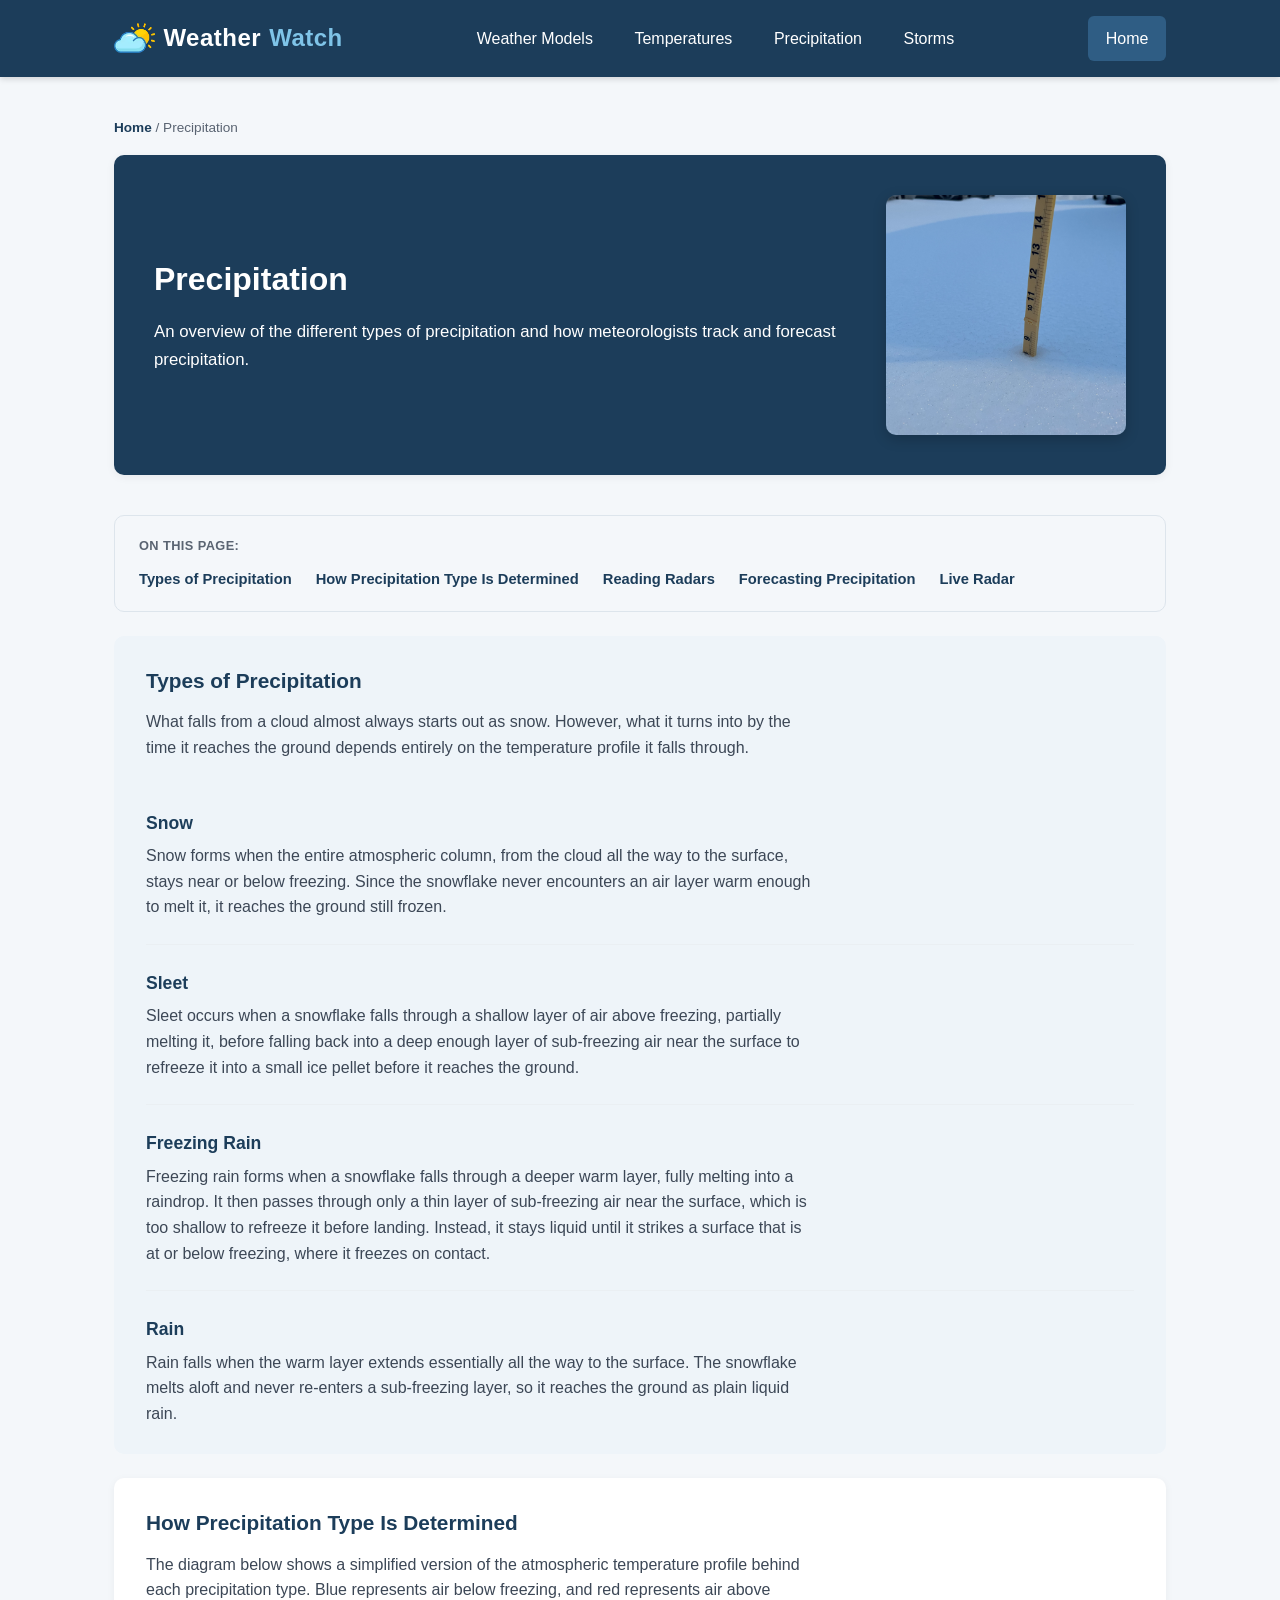
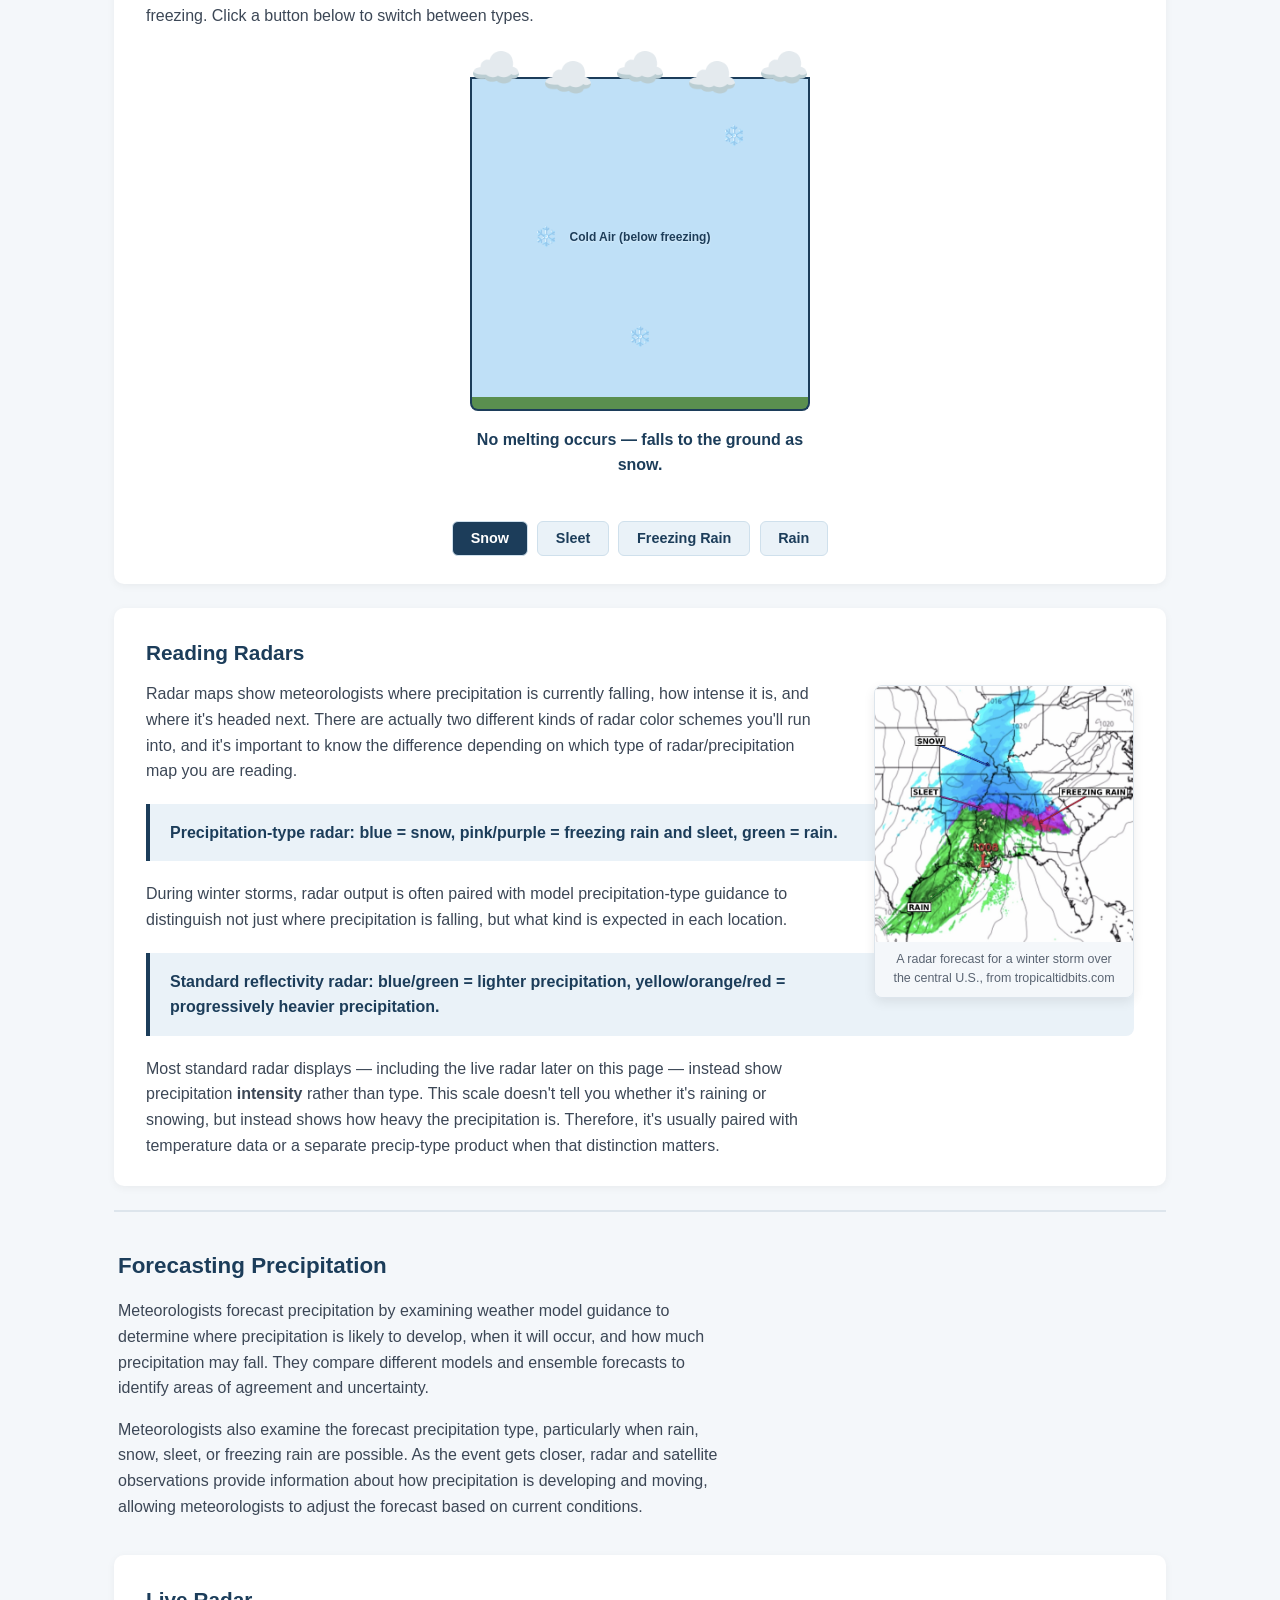
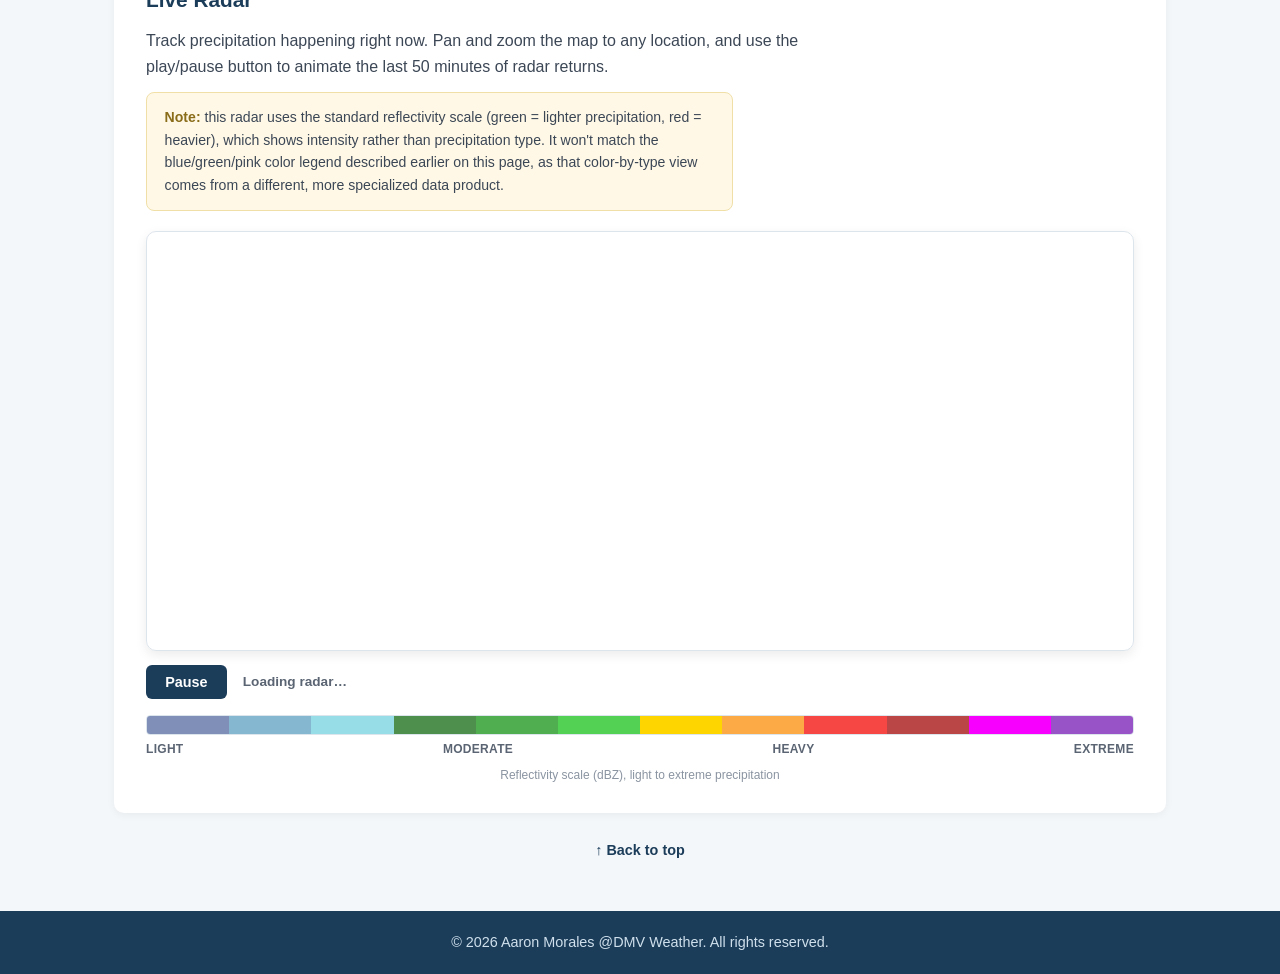
==== commit 66be99ff: "grammar fixes final" ====
--- a/precip/precip.html
+++ b/precip/precip.html
@@ -217,7 +217,7 @@
         Radar maps show meteorologists where precipitation is currently
         falling, how intense it is, and where it's headed next. There are
         actually two different kinds of radar color schemes you'll run
-        into, and it's important knowing the difference depending on which type of 
+        into, and it's important to know the difference depending on which type of 
         radar/precipitation map you are reading.
       </p>
       <div class="pull-fact">
